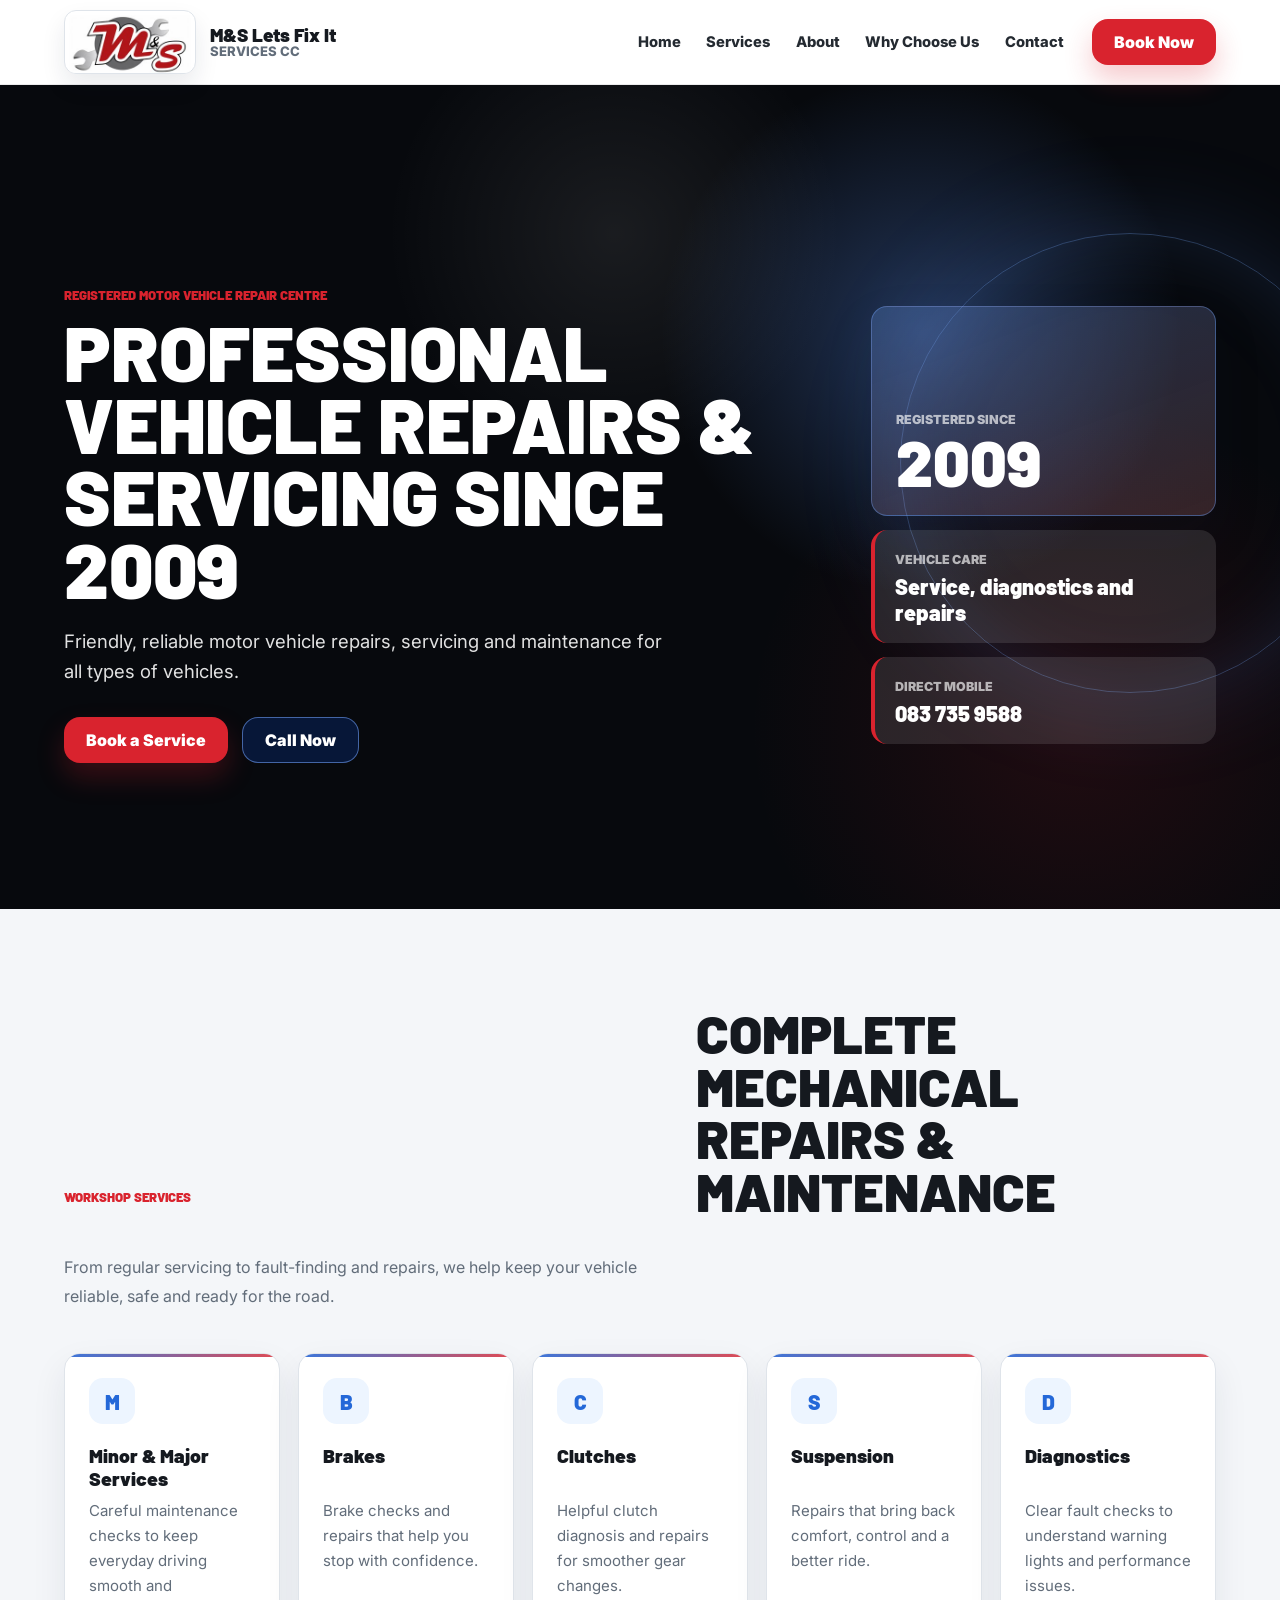
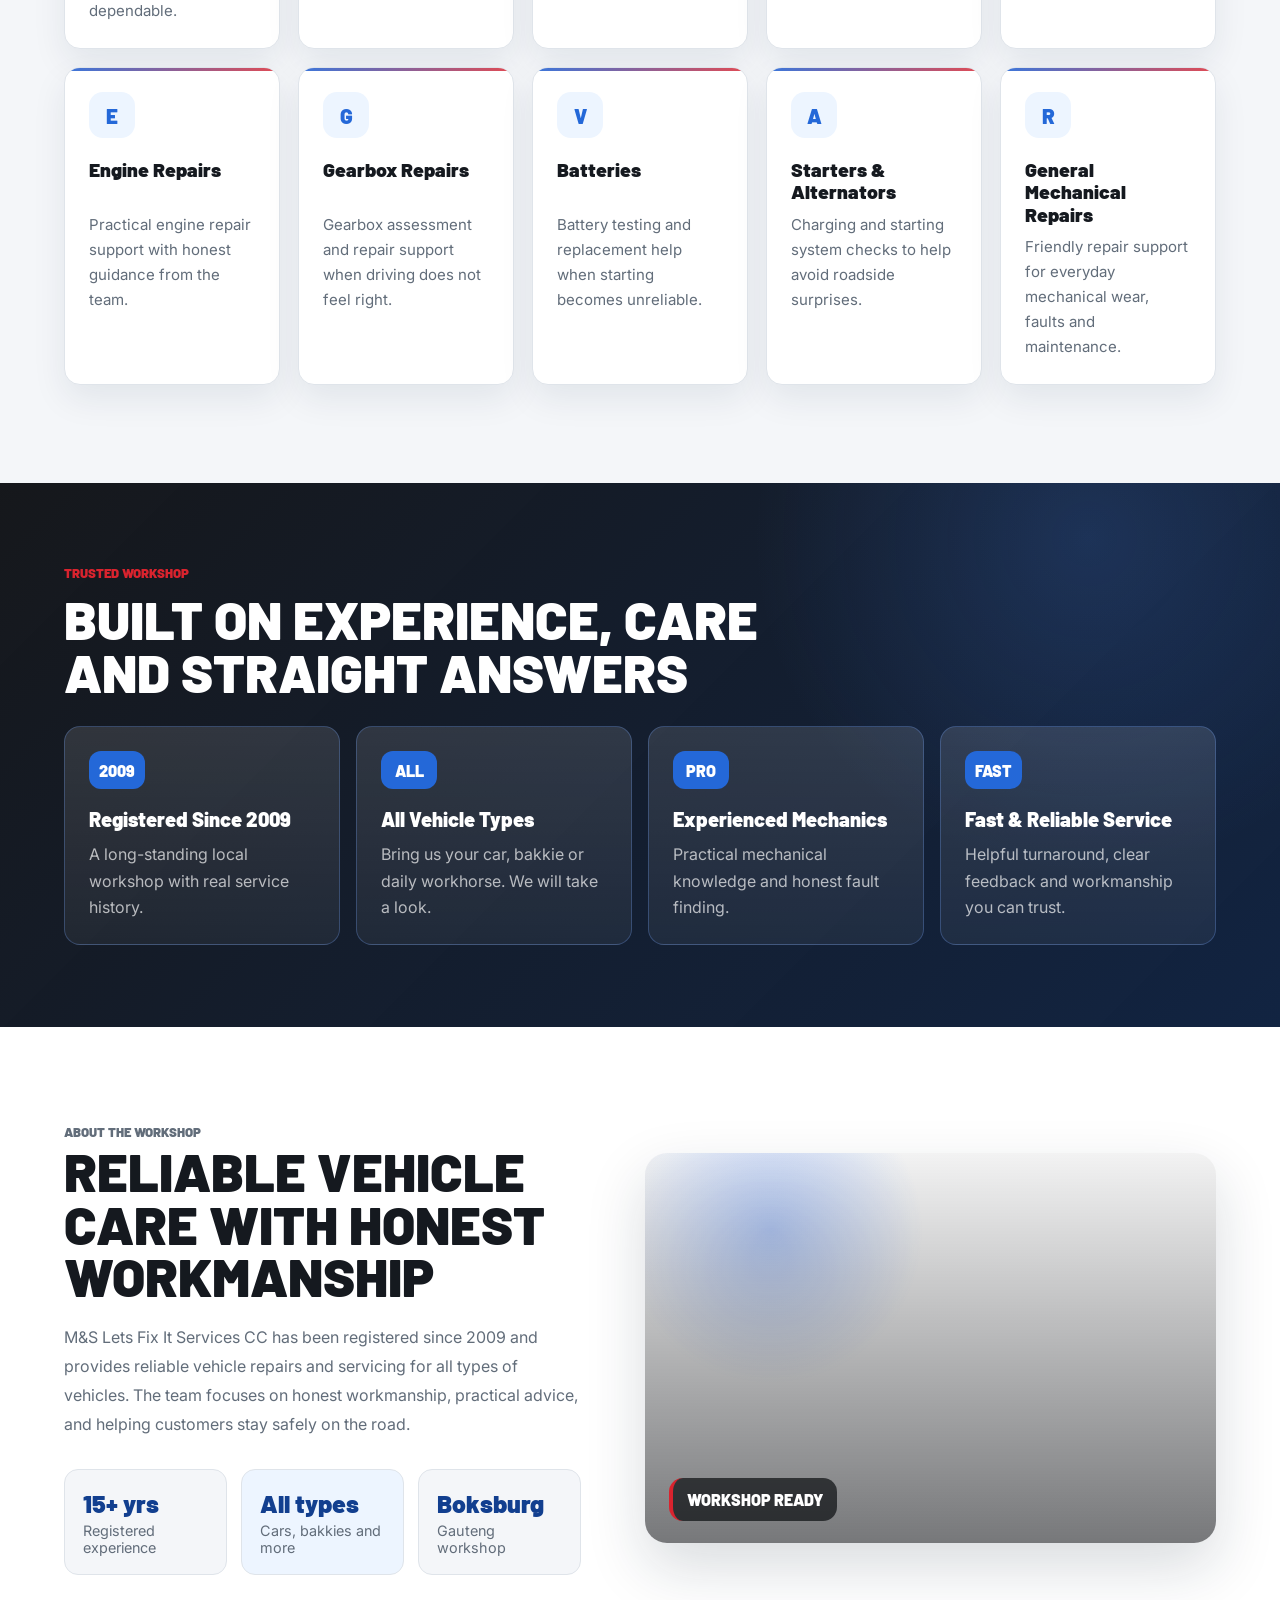
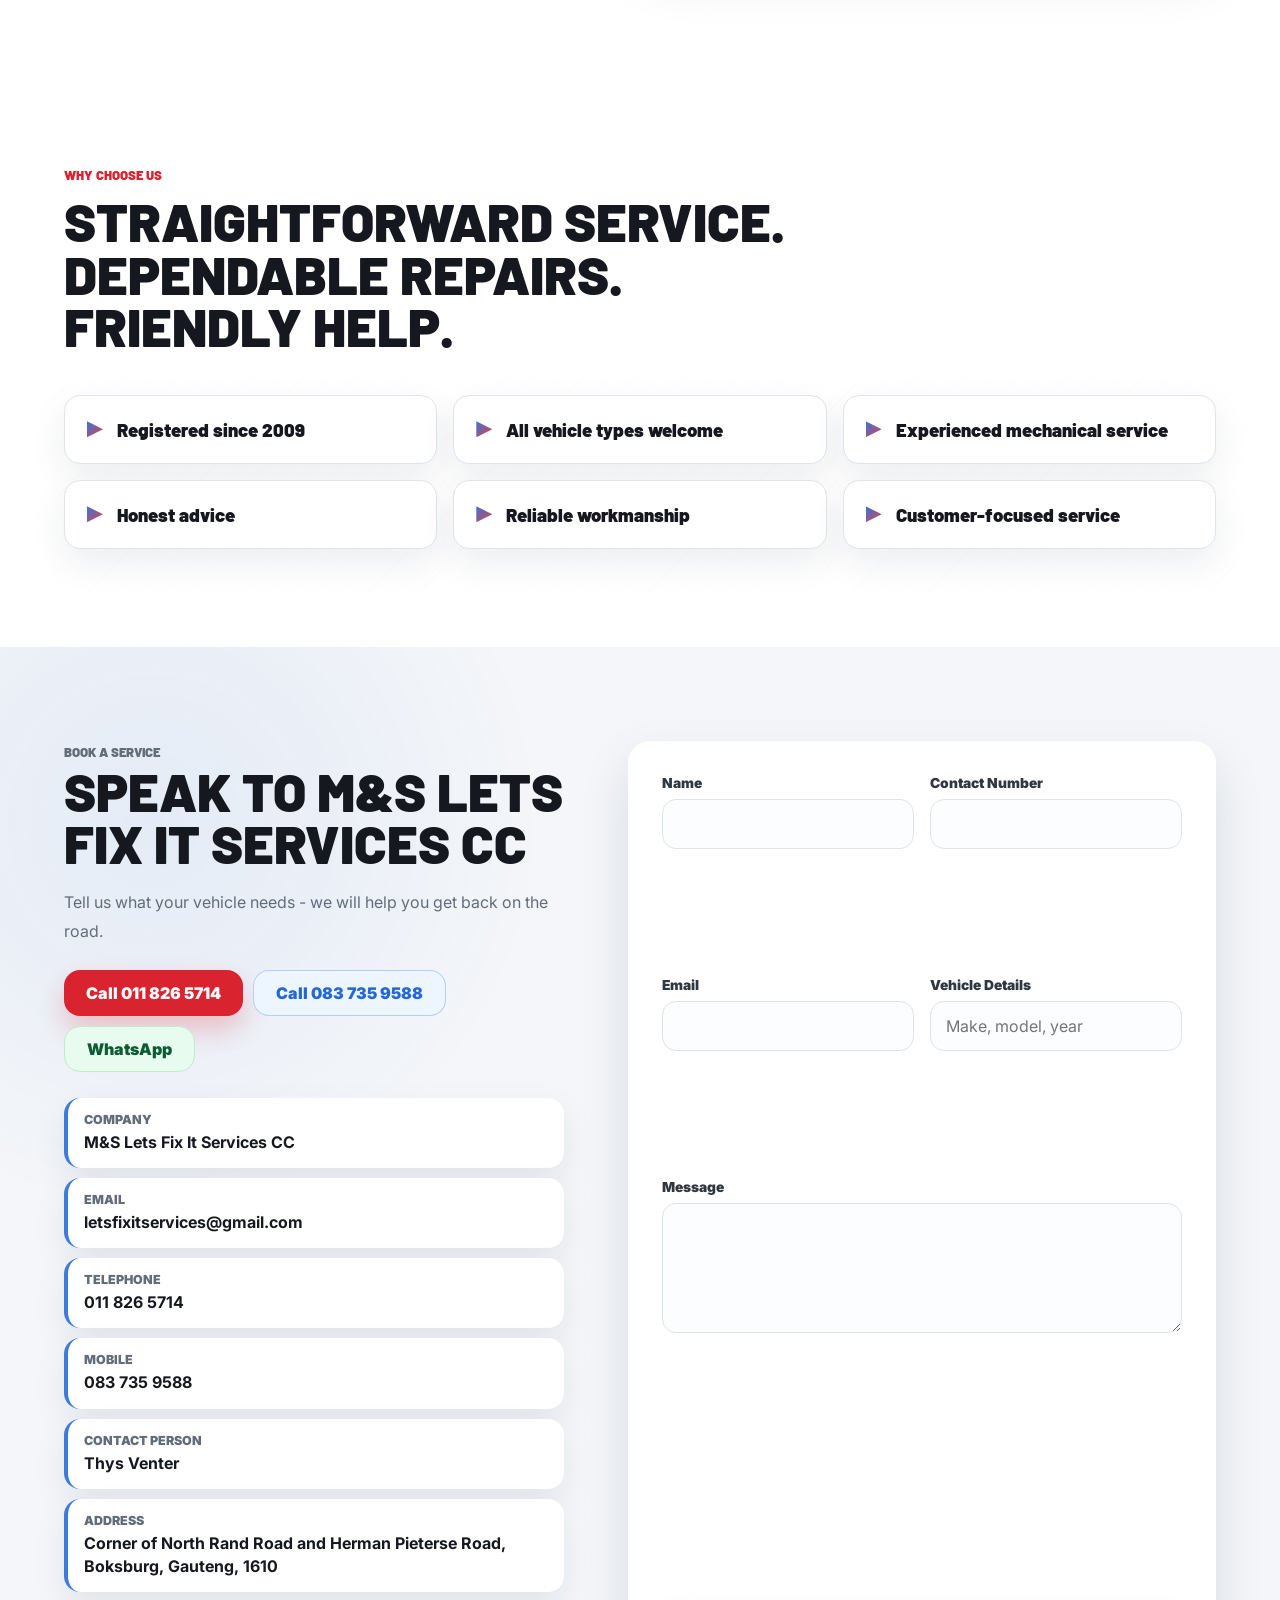
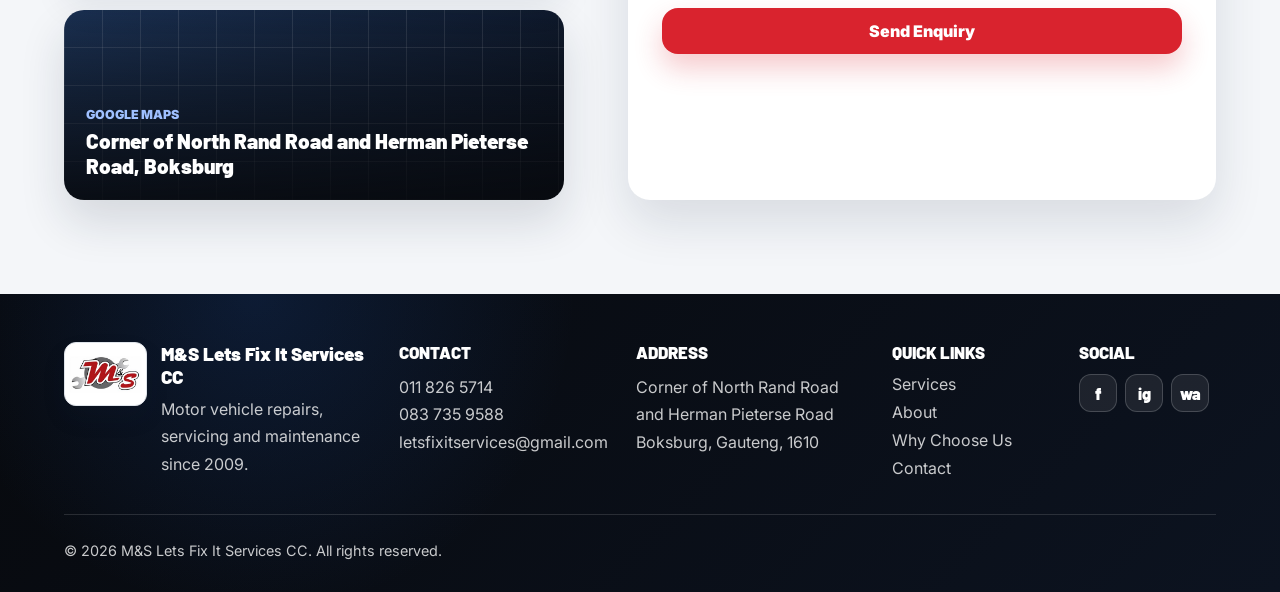
==== ms-lets-fix-it-services-vercel/index.html @ f5d50b86 "Add files via upload" ====
﻿<!DOCTYPE html>
<html lang="en">
<head>
  <meta charset="UTF-8">
  <meta name="viewport" content="width=device-width, initial-scale=1.0">
  <meta name="description" content="M&S Lets Fix It Services CC offers professional vehicle repairs, servicing, diagnostics and mechanical maintenance in Boksburg, Gauteng. Registered since 2009.">
  <title>M&amp;S Lets Fix It Services CC | Vehicle Repairs &amp; Servicing</title>
  <link rel="preconnect" href="https://fonts.googleapis.com">
  <link rel="preconnect" href="https://fonts.gstatic.com" crossorigin>
  <link href="https://fonts.googleapis.com/css2?family=Barlow:wght@500;600;700;800;900&family=Inter:wght@400;500;600;700&display=swap" rel="stylesheet">
  <link rel="stylesheet" href="styles.css?v=5">
</head>
<body>
  <header class="site-header" id="home">
    <a class="brand" href="#home" aria-label="M&S Lets Fix It Services CC home">
      <span class="logo-frame">
        <img class="brand-logo" src="ms-logo.jpg" alt="M&amp;S Lets Fix It Services CC logo" onerror="this.style.display='none'">
        <span class="logo-fallback">M&amp;S</span>
      </span>
      <span class="brand-text">
        <strong>M&amp;S Lets Fix It</strong>
        <span>Services CC</span>
      </span>
    </a>

    <button class="menu-toggle" type="button" aria-label="Open navigation" aria-expanded="false">
      <span></span>
      <span></span>
      <span></span>
    </button>

    <nav class="main-nav" aria-label="Primary navigation">
      <a href="#home">Home</a>
      <a href="#services">Services</a>
      <a href="#about">About</a>
      <a href="#why">Why Choose Us</a>
      <a href="#contact">Contact</a>
    </nav>

    <a class="header-cta" href="#contact">Book Now</a>
  </header>

  <main>
    <section class="hero" aria-labelledby="hero-title">
      <div class="hero-bg" aria-hidden="true"></div>
      <div class="hero-accent" aria-hidden="true"></div>
      <div class="hero-content">
        <p class="eyebrow">Registered motor vehicle repair centre</p>
        <h1 id="hero-title">Professional Vehicle Repairs &amp; Servicing Since 2009</h1>
        <p class="hero-copy">Friendly, reliable motor vehicle repairs, servicing and maintenance for all types of vehicles.</p>
        <div class="hero-actions">
          <a class="button primary" href="#contact">Book a Service</a>
          <a class="button secondary" href="tel:0837359588">Call Now</a>
        </div>
      </div>
      <div class="hero-side" aria-label="Workshop highlights">
        <div class="hero-badge">
          <span>Registered since</span>
          <strong>2009</strong>
        </div>
        <div class="hero-metric">
          <span>Vehicle care</span>
          <strong>Service, diagnostics and repairs</strong>
        </div>
        <div class="hero-metric">
          <span>Direct mobile</span>
          <strong>083 735 9588</strong>
        </div>
      </div>
    </section>

    <section class="section services-section" id="services" aria-labelledby="services-title">
      <div class="section-heading">
        <p class="eyebrow">Workshop services</p>
        <h2 id="services-title">Complete Mechanical Repairs &amp; Maintenance</h2>
        <p>From regular servicing to fault-finding and repairs, we help keep your vehicle reliable, safe and ready for the road.</p>
      </div>

      <div class="service-grid">
        <article class="service-card"><span class="service-icon">M</span><h3>Minor &amp; Major Services</h3><p>Careful maintenance checks to keep everyday driving smooth and dependable.</p></article>
        <article class="service-card"><span class="service-icon">B</span><h3>Brakes</h3><p>Brake checks and repairs that help you stop with confidence.</p></article>
        <article class="service-card"><span class="service-icon">C</span><h3>Clutches</h3><p>Helpful clutch diagnosis and repairs for smoother gear changes.</p></article>
        <article class="service-card"><span class="service-icon">S</span><h3>Suspension</h3><p>Repairs that bring back comfort, control and a better ride.</p></article>
        <article class="service-card"><span class="service-icon">D</span><h3>Diagnostics</h3><p>Clear fault checks to understand warning lights and performance issues.</p></article>
        <article class="service-card"><span class="service-icon">E</span><h3>Engine Repairs</h3><p>Practical engine repair support with honest guidance from the team.</p></article>
        <article class="service-card"><span class="service-icon">G</span><h3>Gearbox Repairs</h3><p>Gearbox assessment and repair support when driving does not feel right.</p></article>
        <article class="service-card"><span class="service-icon">V</span><h3>Batteries</h3><p>Battery testing and replacement help when starting becomes unreliable.</p></article>
        <article class="service-card"><span class="service-icon">A</span><h3>Starters &amp; Alternators</h3><p>Charging and starting system checks to help avoid roadside surprises.</p></article>
        <article class="service-card"><span class="service-icon">R</span><h3>General Mechanical Repairs</h3><p>Friendly repair support for everyday mechanical wear, faults and maintenance.</p></article>
      </div>
    </section>

    <section class="trust-section" aria-labelledby="trust-title">
      <div class="section-heading compact">
        <p class="eyebrow">Trusted workshop</p>
        <h2 id="trust-title">Built on Experience, Care and Straight Answers</h2>
      </div>
      <div class="trust-grid">
        <article class="trust-card"><span>2009</span><strong>Registered Since 2009</strong><p>A long-standing local workshop with real service history.</p></article>
        <article class="trust-card"><span>ALL</span><strong>All Vehicle Types</strong><p>Bring us your car, bakkie or daily workhorse. We will take a look.</p></article>
        <article class="trust-card"><span>PRO</span><strong>Experienced Mechanics</strong><p>Practical mechanical knowledge and honest fault finding.</p></article>
        <article class="trust-card"><span>FAST</span><strong>Fast &amp; Reliable Service</strong><p>Helpful turnaround, clear feedback and workmanship you can trust.</p></article>
      </div>
    </section>

    <section class="about-band" id="about" aria-labelledby="about-title">
      <div class="about-copy">
        <p class="eyebrow">About the workshop</p>
        <h2 id="about-title">Reliable Vehicle Care With Honest Workmanship</h2>
        <p>M&amp;S Lets Fix It Services CC has been registered since 2009 and provides reliable vehicle repairs and servicing for all types of vehicles. The team focuses on honest workmanship, practical advice, and helping customers stay safely on the road.</p>
        <div class="stats-row">
          <div><strong>15+ yrs</strong><span>Registered experience</span></div>
          <div><strong>All types</strong><span>Cars, bakkies and more</span></div>
          <div><strong>Boksburg</strong><span>Gauteng workshop</span></div>
        </div>
      </div>
      <div class="workshop-visual" aria-label="Automotive workshop image"></div>
    </section>

    <section class="section why-section" id="why" aria-labelledby="why-title">
      <div class="section-heading compact">
        <p class="eyebrow">Why choose us</p>
        <h2 id="why-title">Straightforward Service. Dependable Repairs. Friendly Help.</h2>
      </div>
      <div class="why-grid">
        <div class="why-item"><span></span><strong>Registered since 2009</strong></div>
        <div class="why-item"><span></span><strong>All vehicle types welcome</strong></div>
        <div class="why-item"><span></span><strong>Experienced mechanical service</strong></div>
        <div class="why-item"><span></span><strong>Honest advice</strong></div>
        <div class="why-item"><span></span><strong>Reliable workmanship</strong></div>
        <div class="why-item"><span></span><strong>Customer-focused service</strong></div>
      </div>
    </section>

    <section class="contact-section" id="contact" aria-labelledby="contact-title">
      <div class="contact-details">
        <p class="eyebrow">Book a service</p>
        <h2 id="contact-title">Speak to M&amp;S Lets Fix It Services CC</h2>
        <p>Tell us what your vehicle needs - we will help you get back on the road.</p>

        <div class="contact-actions">
          <a class="button primary" href="tel:0118265714">Call 011 826 5714</a>
          <a class="button blue" href="tel:0837359588">Call 083 735 9588</a>
          <a class="button whatsapp" href="https://wa.me/27837359588">WhatsApp</a>
        </div>

        <div class="detail-list">
          <div><span>Company</span><strong>M&amp;S Lets Fix It Services CC</strong></div>
          <a href="mailto:letsfixitservices@gmail.com"><span>Email</span><strong>letsfixitservices@gmail.com</strong></a>
          <a href="tel:0118265714"><span>Telephone</span><strong>011 826 5714</strong></a>
          <a href="tel:0837359588"><span>Mobile</span><strong>083 735 9588</strong></a>
          <div><span>Contact Person</span><strong>Thys Venter</strong></div>
          <div><span>Address</span><strong>Corner of North Rand Road and Herman Pieterse Road, Boksburg, Gauteng, 1610</strong></div>
        </div>

        <div class="map-placeholder">
          <span>Google Maps</span>
          <strong>Corner of North Rand Road and Herman Pieterse Road, Boksburg</strong>
        </div>
      </div>

      <form class="contact-form" name="service-enquiry" method="POST" action="https://formsubmit.co/ajax/letsfixitservices@gmail.com" novalidate>
        <input type="hidden" name="_subject" value="New M&S Lets Fix It Services enquiry">
        <input type="hidden" name="_template" value="table">
        <input type="hidden" name="_captcha" value="true">
        <label class="honeypot" aria-hidden="true">
          <span>Do not fill this in</span>
          <input type="text" name="bot-field" tabindex="-1" autocomplete="off">
        </label>
        <label>
          <span>Name</span>
          <input type="text" name="name" autocomplete="name" required>
        </label>
        <label>
          <span>Contact Number</span>
          <input type="tel" name="contact-number" autocomplete="tel" required>
        </label>
        <label>
          <span>Email</span>
          <input type="email" name="email" autocomplete="email" required>
        </label>
        <label>
          <span>Vehicle Details</span>
          <input type="text" name="vehicle-details" placeholder="Make, model, year" required>
        </label>
        <label class="full">
          <span>Message</span>
          <textarea name="message" rows="5" required></textarea>
        </label>
        <p class="form-status" aria-live="polite"></p>
        <button class="button primary form-button" type="submit">Send Enquiry</button>
      </form>
    </section>
  </main>

  <footer class="site-footer">
    <div class="footer-brand">
      <span class="logo-frame">
        <img class="brand-logo" src="ms-logo.jpg" alt="M&amp;S Lets Fix It Services CC logo" onerror="this.style.display='none'">
        <span class="logo-fallback">M&amp;S</span>
      </span>
      <div>
        <strong>M&amp;S Lets Fix It Services CC</strong>
        <p>Motor vehicle repairs, servicing and maintenance since 2009.</p>
      </div>
    </div>
    <div>
      <h2>Contact</h2>
      <p>011 826 5714<br>083 735 9588<br>letsfixitservices@gmail.com</p>
    </div>
    <div>
      <h2>Address</h2>
      <p>Corner of North Rand Road and Herman Pieterse Road<br>Boksburg, Gauteng, 1610</p>
    </div>
    <div>
      <h2>Quick Links</h2>
      <a href="#services">Services</a>
      <a href="#about">About</a>
      <a href="#why">Why Choose Us</a>
      <a href="#contact">Contact</a>
    </div>
    <div>
      <h2>Social</h2>
      <div class="social-links" aria-label="Social media placeholders">
        <a href="#" aria-label="Facebook placeholder">f</a>
        <a href="#" aria-label="Instagram placeholder">ig</a>
        <a href="#" aria-label="WhatsApp placeholder">wa</a>
      </div>
    </div>
    <p class="copyright">&copy; <span id="year"></span> M&amp;S Lets Fix It Services CC. All rights reserved.</p>
  </footer>

  <script src="script.js?v=5"></script>
</body>
</html>
---- ms-lets-fix-it-services-vercel/styles.css ----
:root {
  --blue: #2468d8;
  --blue-dark: #123f8f;
  --blue-soft: #edf5ff;
  --red: #d9232e;
  --red-dark: #b21520;
  --black: #07090d;
  --ink: #15191f;
  --steel: #626d7a;
  --grey: #f4f6f9;
  --line: #dfe4ea;
  --white: #ffffff;
  --shadow: 0 20px 48px rgba(18, 35, 58, 0.12);
  --soft-shadow: 0 14px 34px rgba(18, 35, 58, 0.08);
  --radius: 16px;
}

* {
  box-sizing: border-box;
}

html {
  scroll-behavior: smooth;
}

[id] {
  scroll-margin-top: 150px;
}

body {
  margin: 0;
  font-family: "Inter", Arial, sans-serif;
  color: var(--ink);
  background: var(--white);
}

body.nav-open {
  overflow: hidden;
}

a {
  color: inherit;
  text-decoration: none;
}

img {
  display: block;
  max-width: 100%;
}

button,
input,
textarea {
  font: inherit;
}

.site-header {
  position: sticky;
  top: 0;
  z-index: 50;
  display: grid;
  grid-template-columns: auto 1fr auto;
  align-items: center;
  gap: 28px;
  min-height: 76px;
  padding: 10px clamp(18px, 5vw, 64px);
  background: rgba(255, 255, 255, 0.96);
  border-bottom: 1px solid rgba(7, 9, 13, 0.08);
  backdrop-filter: blur(14px);
  transition: background 0.26s ease, border-color 0.26s ease, box-shadow 0.26s ease;
}

.site-header.scrolled {
  background: rgba(7, 9, 13, 0.94);
  border-color: rgba(255, 255, 255, 0.08);
  box-shadow: 0 18px 44px rgba(7, 9, 13, 0.32);
}

.site-header.scrolled .main-nav a,
.site-header.scrolled .brand-text strong {
  color: var(--white);
}

.site-header.scrolled .brand-text span {
  color: rgba(255, 255, 255, 0.66);
}

.brand,
.footer-brand {
  display: flex;
  align-items: center;
  gap: 14px;
}

.logo-frame {
  position: relative;
  display: grid;
  place-items: center;
  width: 132px;
  height: 64px;
  overflow: hidden;
  background: var(--white);
  border: 1px solid var(--line);
  border-radius: 12px;
  box-shadow: 0 12px 24px rgba(18, 35, 58, 0.09);
}

.brand-logo {
  position: relative;
  z-index: 2;
  width: 100%;
  height: 100%;
  object-fit: contain;
  padding: 4px;
}

.logo-fallback {
  position: absolute;
  inset: 0;
  display: grid;
  place-items: center;
  font-family: "Barlow", Arial, sans-serif;
  font-size: 1.55rem;
  font-weight: 900;
  color: var(--red);
}

.brand-text {
  display: grid;
  line-height: 1.05;
}

.brand-text strong,
.footer-brand strong {
  font-family: "Barlow", Arial, sans-serif;
  font-size: 1.18rem;
  font-weight: 900;
  letter-spacing: 0;
}

.brand-text span {
  color: var(--steel);
  font-size: 0.82rem;
  font-weight: 800;
  text-transform: uppercase;
}

.main-nav {
  justify-self: end;
  display: flex;
  align-items: center;
  gap: clamp(14px, 2vw, 28px);
  font-size: 0.92rem;
  font-weight: 800;
}

.main-nav a {
  position: relative;
  color: #242a31;
  transition: color 0.22s ease;
}

.main-nav a::after {
  content: "";
  position: absolute;
  left: 0;
  bottom: -9px;
  width: 100%;
  height: 3px;
  background: linear-gradient(90deg, rgba(36, 104, 216, 0.9), rgba(217, 35, 46, 0.88));
  transform: scaleX(0);
  transform-origin: left;
  transition: transform 0.22s ease;
}

.main-nav a:hover {
  color: var(--blue);
}

.main-nav a:hover::after {
  transform: scaleX(1);
}

.header-cta,
.button {
  display: inline-flex;
  align-items: center;
  justify-content: center;
  min-height: 46px;
  border: 0;
  border-radius: var(--radius);
  padding: 0 22px;
  font-weight: 900;
  cursor: pointer;
  transition: transform 0.22s ease, box-shadow 0.22s ease, background 0.22s ease, color 0.22s ease, border-color 0.22s ease;
}

.header-cta,
.button.primary {
  color: var(--white);
  background: var(--red);
  box-shadow: 0 14px 28px rgba(217, 35, 46, 0.24);
}

.header-cta:hover,
.button.primary:hover {
  background: var(--red-dark);
  box-shadow: 0 16px 34px rgba(36, 104, 216, 0.2);
  transform: translateY(-2px);
}

.button.secondary {
  color: var(--white);
  background: rgba(11, 92, 255, 0.18);
  border: 1px solid rgba(117, 167, 255, 0.55);
}

.button.secondary:hover,
.button.blue:hover {
  background: var(--blue);
  color: var(--white);
  transform: translateY(-2px);
}

.button.blue {
  color: var(--blue);
  background: var(--blue-soft);
  border: 1px solid rgba(11, 92, 255, 0.25);
}

.button.whatsapp {
  color: #0b5b33;
  background: #e8fbef;
  border: 1px solid #bfeccc;
}

.button.whatsapp:hover {
  background: #1faa59;
  color: var(--white);
  transform: translateY(-2px);
}

.menu-toggle {
  display: none;
  width: 46px;
  height: 42px;
  border: 1px solid var(--line);
  border-radius: var(--radius);
  background: var(--white);
  cursor: pointer;
}

.menu-toggle span {
  display: block;
  width: 20px;
  height: 2px;
  margin: 4px auto;
  background: var(--black);
}

.hero {
  position: relative;
  min-height: calc(100vh - 76px);
  display: grid;
  grid-template-columns: minmax(0, 1.05fr) minmax(330px, 0.48fr);
  align-items: center;
  gap: clamp(26px, 4vw, 60px);
  padding: clamp(70px, 9vw, 112px) clamp(18px, 5vw, 64px) clamp(36px, 5vw, 56px);
  overflow: hidden;
  color: var(--white);
  background: var(--black);
}

.hero-bg {
  position: absolute;
  inset: 0;
  background:
    linear-gradient(90deg, rgba(7, 9, 13, 0.9) 0%, rgba(7, 9, 13, 0.72) 46%, rgba(7, 9, 13, 0.38) 100%),
    url("https://images.unsplash.com/photo-1487754180451-c456f719a1fc?auto=format&fit=crop&w=1900&q=82") center / cover;
}

.hero-bg::after {
  content: "";
  position: absolute;
  inset: 0;
  background:
    radial-gradient(circle at 72% 30%, rgba(95, 151, 255, 0.3), transparent 24%),
    radial-gradient(circle at 84% 78%, rgba(217, 35, 46, 0.12), transparent 26%),
    radial-gradient(circle at 48% 18%, rgba(255, 255, 255, 0.08), transparent 24%),
    linear-gradient(0deg, rgba(7, 9, 13, 0.8), transparent 46%);
}

.hero-accent {
  position: absolute;
  right: -80px;
  top: 18%;
  width: 460px;
  height: 460px;
  border: 1px solid rgba(117, 167, 255, 0.32);
  border-radius: 50%;
  box-shadow: inset 0 0 80px rgba(95, 151, 255, 0.13), 0 0 110px rgba(95, 151, 255, 0.16);
  animation: glowPulse 5.5s ease-in-out infinite;
}

.hero-content,
.hero-side {
  position: relative;
  z-index: 1;
}

.hero-content {
  max-width: 980px;
  animation: riseIn 0.8s ease both;
}

.eyebrow {
  margin: 0 0 12px;
  color: var(--red);
  font-family: "Barlow", Arial, sans-serif;
  font-size: 0.82rem;
  font-weight: 900;
  letter-spacing: 0;
  text-transform: uppercase;
}

h1,
h2,
h3 {
  font-family: "Barlow", Arial, sans-serif;
  letter-spacing: 0;
}

h1 {
  max-width: 940px;
  margin: 0;
  font-size: 4.85rem;
  line-height: 0.93;
  font-weight: 900;
  text-transform: uppercase;
}

.hero-copy {
  max-width: 620px;
  margin: 22px 0 0;
  color: rgba(255, 255, 255, 0.88);
  font-size: 1.16rem;
  line-height: 1.65;
}

.hero-actions {
  display: flex;
  flex-wrap: wrap;
  gap: 14px;
  margin-top: 30px;
}

.hero-side {
  display: grid;
  gap: 14px;
  animation: riseIn 0.9s 0.12s ease both;
}

.hero-badge,
.hero-metric {
  border-radius: var(--radius);
  backdrop-filter: blur(12px);
}

.hero-badge {
  min-height: 210px;
  display: grid;
  align-content: end;
  padding: 24px;
  border: 1px solid rgba(117, 167, 255, 0.38);
  background:
    linear-gradient(160deg, rgba(36, 104, 216, 0.2), rgba(217, 35, 46, 0.09)),
    rgba(255, 255, 255, 0.1);
  box-shadow: var(--shadow);
}

.hero-badge span,
.hero-metric span {
  color: rgba(255, 255, 255, 0.66);
  font-size: 0.78rem;
  font-weight: 900;
  text-transform: uppercase;
}

.hero-badge strong {
  margin-top: 6px;
  font-family: "Barlow", Arial, sans-serif;
  font-size: 4rem;
  font-weight: 900;
  line-height: 0.9;
}

.hero-metric {
  padding: 18px 20px;
  border-left: 4px solid var(--red);
  background: rgba(255, 255, 255, 0.11);
}

.hero-metric strong {
  display: block;
  margin-top: 5px;
  font-family: "Barlow", Arial, sans-serif;
  font-size: 1.35rem;
  font-weight: 900;
}

.section {
  padding: clamp(68px, 8vw, 98px) clamp(18px, 5vw, 64px);
}

.services-section {
  background: var(--grey);
}

.section-heading {
  display: grid;
  grid-template-columns: 1fr minmax(260px, 520px);
  gap: 36px;
  align-items: end;
  max-width: 1180px;
  margin: 0 auto 42px;
}

.section-heading.compact {
  display: block;
  max-width: 760px;
  margin-left: 0;
}

.section-heading h2,
.about-copy h2,
.contact-details h2 {
  margin: 0;
  font-size: 3.35rem;
  line-height: 0.98;
  font-weight: 900;
  text-transform: uppercase;
}

.section-heading p:not(.eyebrow),
.about-copy p,
.contact-details p {
  margin: 0;
  color: var(--steel);
  line-height: 1.82;
}

.service-grid {
  display: grid;
  grid-template-columns: repeat(5, minmax(0, 1fr));
  gap: 18px;
  max-width: 1180px;
  margin: 0 auto;
}

.service-card {
  position: relative;
  min-height: 214px;
  overflow: hidden;
  padding: 24px;
  border: 1px solid var(--line);
  border-radius: var(--radius);
  background: var(--white);
  box-shadow: var(--soft-shadow);
  transition: transform 0.26s ease, border-color 0.26s ease, box-shadow 0.26s ease, background 0.26s ease;
}

.service-card::before {
  content: "";
  position: absolute;
  top: 0;
  left: 0;
  width: 100%;
  height: 3px;
  background: linear-gradient(90deg, rgba(36, 104, 216, 0.9), rgba(217, 35, 46, 0.82));
}

.service-card:hover {
  transform: translateY(-6px);
  border-color: rgba(11, 92, 255, 0.35);
  box-shadow: var(--shadow);
  background: linear-gradient(180deg, #ffffff, #fbfdff);
}

.service-icon {
  display: inline-flex;
  width: 46px;
  height: 46px;
  align-items: center;
  justify-content: center;
  color: var(--blue);
  background: var(--blue-soft);
  border-radius: 14px;
  font-family: "Barlow", Arial, sans-serif;
  font-size: 1.3rem;
  font-weight: 900;
}

.service-card:hover .service-icon {
  color: var(--white);
  background: linear-gradient(135deg, var(--blue), var(--red));
}

.service-card h3 {
  min-height: 2.3em;
  margin: 20px 0 10px;
  font-size: 1.22rem;
  line-height: 1.15;
  font-weight: 900;
}

.service-card p {
  margin: 0;
  color: var(--steel);
  font-size: 0.94rem;
  line-height: 1.66;
}

.trust-section {
  padding: clamp(58px, 7vw, 82px) clamp(18px, 5vw, 64px);
  color: var(--white);
  background:
    radial-gradient(circle at 85% 10%, rgba(68, 127, 230, 0.2), transparent 28%),
    linear-gradient(135deg, rgba(7, 9, 13, 0.94), rgba(8, 27, 58, 0.96)),
    repeating-linear-gradient(135deg, rgba(255, 255, 255, 0.06) 0 1px, transparent 1px 18px);
}

.trust-section .section-heading {
  margin-bottom: 28px;
}

.trust-grid {
  display: grid;
  grid-template-columns: repeat(4, minmax(0, 1fr));
  gap: 16px;
  max-width: 1180px;
}

.trust-card {
  padding: 24px;
  border: 1px solid rgba(117, 167, 255, 0.28);
  border-radius: var(--radius);
  background: linear-gradient(180deg, rgba(255, 255, 255, 0.12), rgba(255, 255, 255, 0.055));
  transition: transform 0.22s ease, border-color 0.22s ease;
}

.trust-card:hover {
  transform: translateY(-5px);
  border-color: rgba(215, 25, 32, 0.5);
}

.trust-card span {
  display: inline-grid;
  place-items: center;
  min-width: 56px;
  height: 38px;
  padding: 0 10px;
  color: var(--white);
  background: var(--blue);
  border-radius: 12px;
  font-family: "Barlow", Arial, sans-serif;
  font-weight: 900;
}

.trust-card strong {
  display: block;
  margin-top: 18px;
  color: var(--white);
  font-family: "Barlow", Arial, sans-serif;
  font-size: 1.25rem;
  font-weight: 900;
}

.trust-card p {
  margin: 10px 0 0;
  color: rgba(255, 255, 255, 0.68);
  line-height: 1.65;
}

.about-band {
  display: grid;
  grid-template-columns: minmax(300px, 0.95fr) minmax(300px, 1.05fr);
  gap: clamp(34px, 5vw, 76px);
  align-items: center;
  padding: clamp(64px, 8vw, 94px) clamp(18px, 5vw, 64px);
  background: var(--white);
}

.workshop-visual {
  position: relative;
  min-height: 390px;
  overflow: hidden;
  border-radius: 22px;
  background:
    linear-gradient(180deg, rgba(7, 9, 13, 0.05), rgba(7, 9, 13, 0.55)),
    radial-gradient(circle at 22% 20%, rgba(11, 92, 255, 0.28), transparent 28%),
    url("https://images.unsplash.com/photo-1487754180451-c456f719a1fc?auto=format&fit=crop&w=1300&q=80") center / cover;
  box-shadow: 0 24px 60px rgba(18, 35, 58, 0.16);
  animation: softFloat 7s ease-in-out infinite;
}

.workshop-visual::after {
  content: "WORKSHOP READY";
  position: absolute;
  left: 24px;
  bottom: 22px;
  padding: 12px 14px;
  color: var(--white);
  background: rgba(7, 9, 13, 0.68);
  border-left: 4px solid var(--red);
  border-radius: 14px;
  font-family: "Barlow", Arial, sans-serif;
  font-weight: 900;
}

.about-copy {
  max-width: 700px;
  animation: riseIn linear both;
  animation-timeline: view();
  animation-range: entry 0% cover 35%;
}

.about-copy p:not(.eyebrow) {
  margin-top: 20px;
}

.stats-row {
  display: grid;
  grid-template-columns: repeat(3, minmax(0, 1fr));
  gap: 14px;
  margin-top: 30px;
}

.stats-row div {
  padding: 18px;
  border: 1px solid var(--line);
  border-radius: 14px;
  background: var(--grey);
}

.stats-row div:nth-child(2) {
  background: var(--blue-soft);
}

.stats-row strong,
.stats-row span {
  display: block;
}

.stats-row strong {
  color: var(--blue-dark);
  font-family: "Barlow", Arial, sans-serif;
  font-size: 1.55rem;
  font-weight: 900;
}

.stats-row span {
  margin-top: 4px;
  color: var(--steel);
  font-size: 0.9rem;
}

.why-section {
  background:
    linear-gradient(90deg, rgba(255, 255, 255, 0.94), rgba(255, 255, 255, 0.94)),
    repeating-linear-gradient(135deg, #d9dee4 0 1px, transparent 1px 18px);
}

.why-grid {
  display: grid;
  grid-template-columns: repeat(3, minmax(0, 1fr));
  gap: 16px;
  max-width: 1180px;
  margin-top: 34px;
}

.why-item {
  display: flex;
  align-items: center;
  gap: 14px;
  padding: 22px;
  border: 1px solid var(--line);
  border-radius: var(--radius);
  background: var(--white);
  box-shadow: var(--soft-shadow);
  transition: transform 0.22s ease, border-color 0.22s ease;
}

.why-item:hover {
  transform: translateX(6px);
  border-color: rgba(11, 92, 255, 0.3);
}

.why-item span {
  width: 16px;
  height: 16px;
  flex: 0 0 16px;
  background: linear-gradient(135deg, rgba(36, 104, 216, 0.92), rgba(217, 35, 46, 0.86));
  clip-path: polygon(0 0, 100% 50%, 0 100%);
}

.why-item strong {
  font-family: "Barlow", Arial, sans-serif;
  font-size: 1.16rem;
  font-weight: 900;
}

.contact-section {
  display: grid;
  grid-template-columns: minmax(280px, 0.92fr) minmax(320px, 1.08fr);
  gap: clamp(34px, 5vw, 72px);
  padding: clamp(64px, 8vw, 94px) clamp(18px, 5vw, 64px);
  background:
    radial-gradient(circle at 12% 14%, rgba(36, 104, 216, 0.08), transparent 25%),
    var(--grey);
}

.contact-details {
  max-width: 650px;
}

.contact-details p:not(.eyebrow) {
  margin-top: 18px;
}

.contact-actions {
  display: flex;
  flex-wrap: wrap;
  gap: 10px;
  margin-top: 24px;
}

.detail-list {
  display: grid;
  gap: 10px;
  margin-top: 26px;
}

.detail-list a,
.detail-list div {
  display: grid;
  gap: 4px;
  padding: 14px 16px;
  border-left: 4px solid rgba(36, 104, 216, 0.88);
  background: var(--white);
  border-radius: var(--radius);
  box-shadow: var(--soft-shadow);
}

.detail-list a:hover strong {
  color: var(--red);
}

.detail-list span {
  color: var(--steel);
  font-size: 0.78rem;
  font-weight: 900;
  text-transform: uppercase;
}

.detail-list strong {
  line-height: 1.45;
}

.map-placeholder {
  min-height: 190px;
  display: grid;
  align-content: end;
  gap: 6px;
  margin-top: 18px;
  padding: 22px;
  overflow: hidden;
  border-radius: 20px;
  color: var(--white);
  background:
    linear-gradient(180deg, rgba(7, 9, 13, 0.12), rgba(7, 9, 13, 0.88)),
    repeating-linear-gradient(0deg, rgba(255, 255, 255, 0.12) 0 1px, transparent 1px 38px),
    repeating-linear-gradient(90deg, rgba(255, 255, 255, 0.12) 0 1px, transparent 1px 38px),
    linear-gradient(135deg, #1d355a, #0b1220);
  box-shadow: 0 22px 46px rgba(18, 35, 58, 0.14);
}

.map-placeholder span {
  color: #9fc0ff;
  font-size: 0.78rem;
  font-weight: 900;
  text-transform: uppercase;
}

.map-placeholder strong {
  font-family: "Barlow", Arial, sans-serif;
  font-size: 1.3rem;
  font-weight: 900;
}

.contact-form {
  display: grid;
  grid-template-columns: repeat(2, minmax(0, 1fr));
  grid-auto-rows: auto;
  gap: 16px;
  align-items: start;
  padding: clamp(22px, 4vw, 34px);
  border-radius: 22px;
  background: var(--white);
  box-shadow: 0 22px 50px rgba(18, 35, 58, 0.12);
}

.contact-form label {
  display: grid;
  grid-template-rows: auto auto;
  gap: 8px;
  place-content: start stretch;
  align-self: start;
}

.contact-form .full,
.form-button,
.form-status {
  grid-column: 1 / -1;
}

.honeypot {
  position: absolute;
  left: -10000px;
  width: 1px;
  height: 1px;
  overflow: hidden;
}

.contact-form span {
  color: #2f3740;
  font-size: 0.86rem;
  font-weight: 900;
}

.contact-form input,
.contact-form textarea {
  width: 100%;
  border: 1px solid var(--line);
  border-radius: 14px;
  padding: 14px 15px;
  color: var(--ink);
  background: #fcfdff;
  outline: 0;
  transition: border-color 0.2s ease, box-shadow 0.2s ease;
}

.contact-form input {
  height: 50px;
}

.contact-form textarea {
  min-height: 128px;
  resize: vertical;
}

.contact-form input:focus,
.contact-form textarea:focus {
  border-color: var(--blue);
  box-shadow: 0 0 0 4px rgba(11, 92, 255, 0.1);
}

.form-button {
  width: 100%;
}

.form-button.is-loading {
  pointer-events: none;
  opacity: 0.78;
}

.form-status {
  min-height: 1.35em;
  margin: 0;
  color: var(--steel);
  font-size: 0.92rem;
  font-weight: 700;
  line-height: 1.45;
}

.form-status.success {
  color: #147143;
}

.form-status.error {
  color: var(--red-dark);
}

.site-footer {
  display: grid;
  grid-template-columns: 1.35fr 0.7fr 1fr 0.7fr 0.6fr;
  gap: 28px;
  padding: 48px clamp(18px, 5vw, 64px) 28px;
  color: rgba(255, 255, 255, 0.78);
  background:
    radial-gradient(circle at 20% 0%, rgba(36, 104, 216, 0.18), transparent 30%),
    linear-gradient(135deg, #07090d, #0c1320);
}

.site-footer h2 {
  margin: 0 0 12px;
  color: var(--white);
  font-size: 1.05rem;
  font-weight: 900;
  text-transform: uppercase;
}

.site-footer p {
  margin: 0;
  line-height: 1.7;
}

.site-footer a {
  display: block;
  margin: 0 0 8px;
}

.site-footer a:hover {
  color: var(--white);
}

.footer-brand {
  align-items: flex-start;
}

.footer-brand strong {
  color: var(--white);
}

.footer-brand p {
  margin-top: 8px;
  max-width: 340px;
}

.social-links {
  display: flex;
  gap: 8px;
}

.social-links a {
  display: grid;
  place-items: center;
  width: 38px;
  height: 38px;
  margin: 0;
  border: 1px solid rgba(255, 255, 255, 0.18);
  border-radius: 12px;
  color: var(--white);
  background: rgba(255, 255, 255, 0.08);
  font-family: "Barlow", Arial, sans-serif;
  font-weight: 900;
}

.social-links a:hover {
  background: var(--blue);
}

.copyright {
  grid-column: 1 / -1;
  padding-top: 24px;
  border-top: 1px solid rgba(255, 255, 255, 0.13);
  font-size: 0.9rem;
}

.reveal {
  opacity: 0;
  transform: translateY(18px);
  transition: opacity 0.65s ease, transform 0.65s ease;
}

.reveal.is-visible {
  opacity: 1;
  transform: translateY(0);
}

@keyframes riseIn {
  from {
    opacity: 0;
    transform: translateY(22px);
  }

  to {
    opacity: 1;
    transform: translateY(0);
  }
}

@keyframes glowPulse {
  0%,
  100% {
    opacity: 0.72;
    transform: scale(1);
  }

  50% {
    opacity: 1;
    transform: scale(1.05);
  }
}

@keyframes softFloat {
  0%,
  100% {
    transform: translateY(0);
  }

  50% {
    transform: translateY(-7px);
  }
}

@media (prefers-reduced-motion: reduce) {
  html {
    scroll-behavior: auto;
  }

  *,
  *::before,
  *::after {
    animation-duration: 0.001ms !important;
    animation-iteration-count: 1 !important;
    transition-duration: 0.001ms !important;
  }

  .reveal {
    opacity: 1;
    transform: none;
  }
}

@media (max-width: 1180px) {
  .hero {
    grid-template-columns: 1fr;
  }

  .hero-side {
    grid-template-columns: repeat(3, minmax(0, 1fr));
  }

  .hero-badge {
    min-height: auto;
  }

  h1 {
    max-width: 860px;
    font-size: 4.25rem;
  }

  .section-heading h2,
  .about-copy h2,
  .contact-details h2 {
    font-size: 3rem;
  }

  .service-grid {
    grid-template-columns: repeat(3, minmax(0, 1fr));
  }

  .trust-grid {
    grid-template-columns: repeat(2, minmax(0, 1fr));
  }

  .site-footer {
    grid-template-columns: repeat(2, minmax(0, 1fr));
  }
}

@media (max-width: 980px) {
  .site-header {
    grid-template-columns: auto auto auto;
  }

  .main-nav {
    position: fixed;
    top: 76px;
    right: 16px;
    left: 16px;
    display: none;
    flex-direction: column;
    align-items: stretch;
    padding: 18px;
    background: var(--white);
    border: 1px solid var(--line);
    border-radius: var(--radius);
    box-shadow: var(--shadow);
  }

  .main-nav.is-open {
    display: flex;
  }

  .site-header.scrolled .main-nav a,
  .main-nav a {
    color: var(--ink);
  }

  .main-nav a {
    padding: 12px;
  }

  .menu-toggle {
    display: block;
    justify-self: end;
  }

  .header-cta {
    justify-self: end;
  }

  .section-heading,
  .about-band,
  .contact-section {
    grid-template-columns: 1fr;
  }
}

@media (max-width: 760px) {
  .site-header {
    min-height: 74px;
    grid-template-columns: 1fr auto;
    gap: 12px;
  }

  .brand-text {
    display: none;
  }

  .header-cta {
    display: none;
  }

  .main-nav {
    top: 74px;
  }

  .logo-frame {
    width: 108px;
    height: 54px;
  }

  .hero {
    min-height: auto;
    padding-top: 86px;
  }

  h1 {
    max-width: 360px;
    font-size: 2.82rem;
    line-height: 0.96;
  }

  .hero-copy {
    font-size: 1.04rem;
  }

  .hero-actions .button {
    width: 100%;
  }

  .hero-side,
  .stats-row,
  .why-grid,
  .trust-grid,
  .contact-form,
  .site-footer {
    grid-template-columns: 1fr;
  }

  .service-grid {
    grid-template-columns: 1fr;
  }

  .service-card {
    min-height: auto;
  }

  .service-card h3 {
    min-height: 0;
  }

  .section-heading h2,
  .about-copy h2,
  .contact-details h2 {
    font-size: 2.25rem;
  }

  .workshop-visual {
    min-height: 320px;
  }

  .contact-actions .button {
    width: 100%;
  }
}

@media (max-width: 420px) {
  h1 {
    font-size: 2.54rem;
  }

  .section-heading h2,
  .about-copy h2,
  .contact-details h2 {
    font-size: 2.06rem;
  }
}
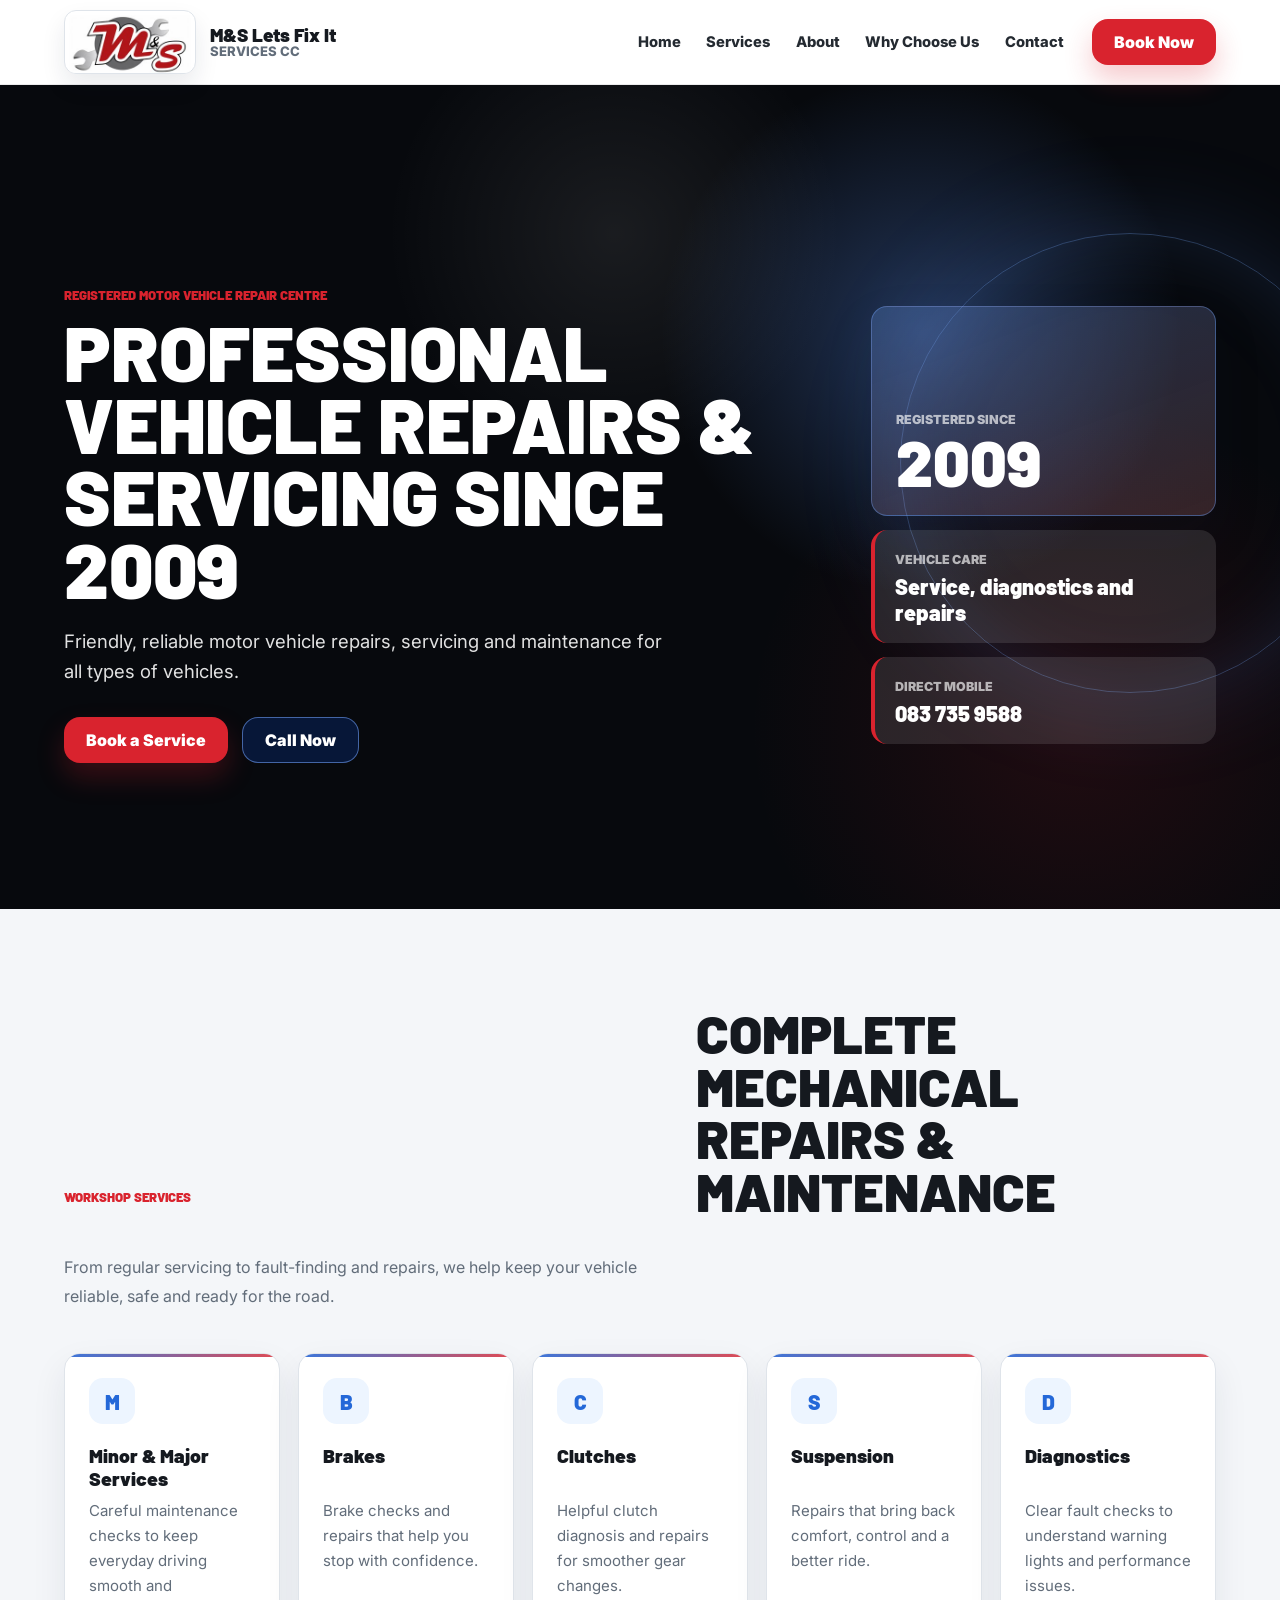
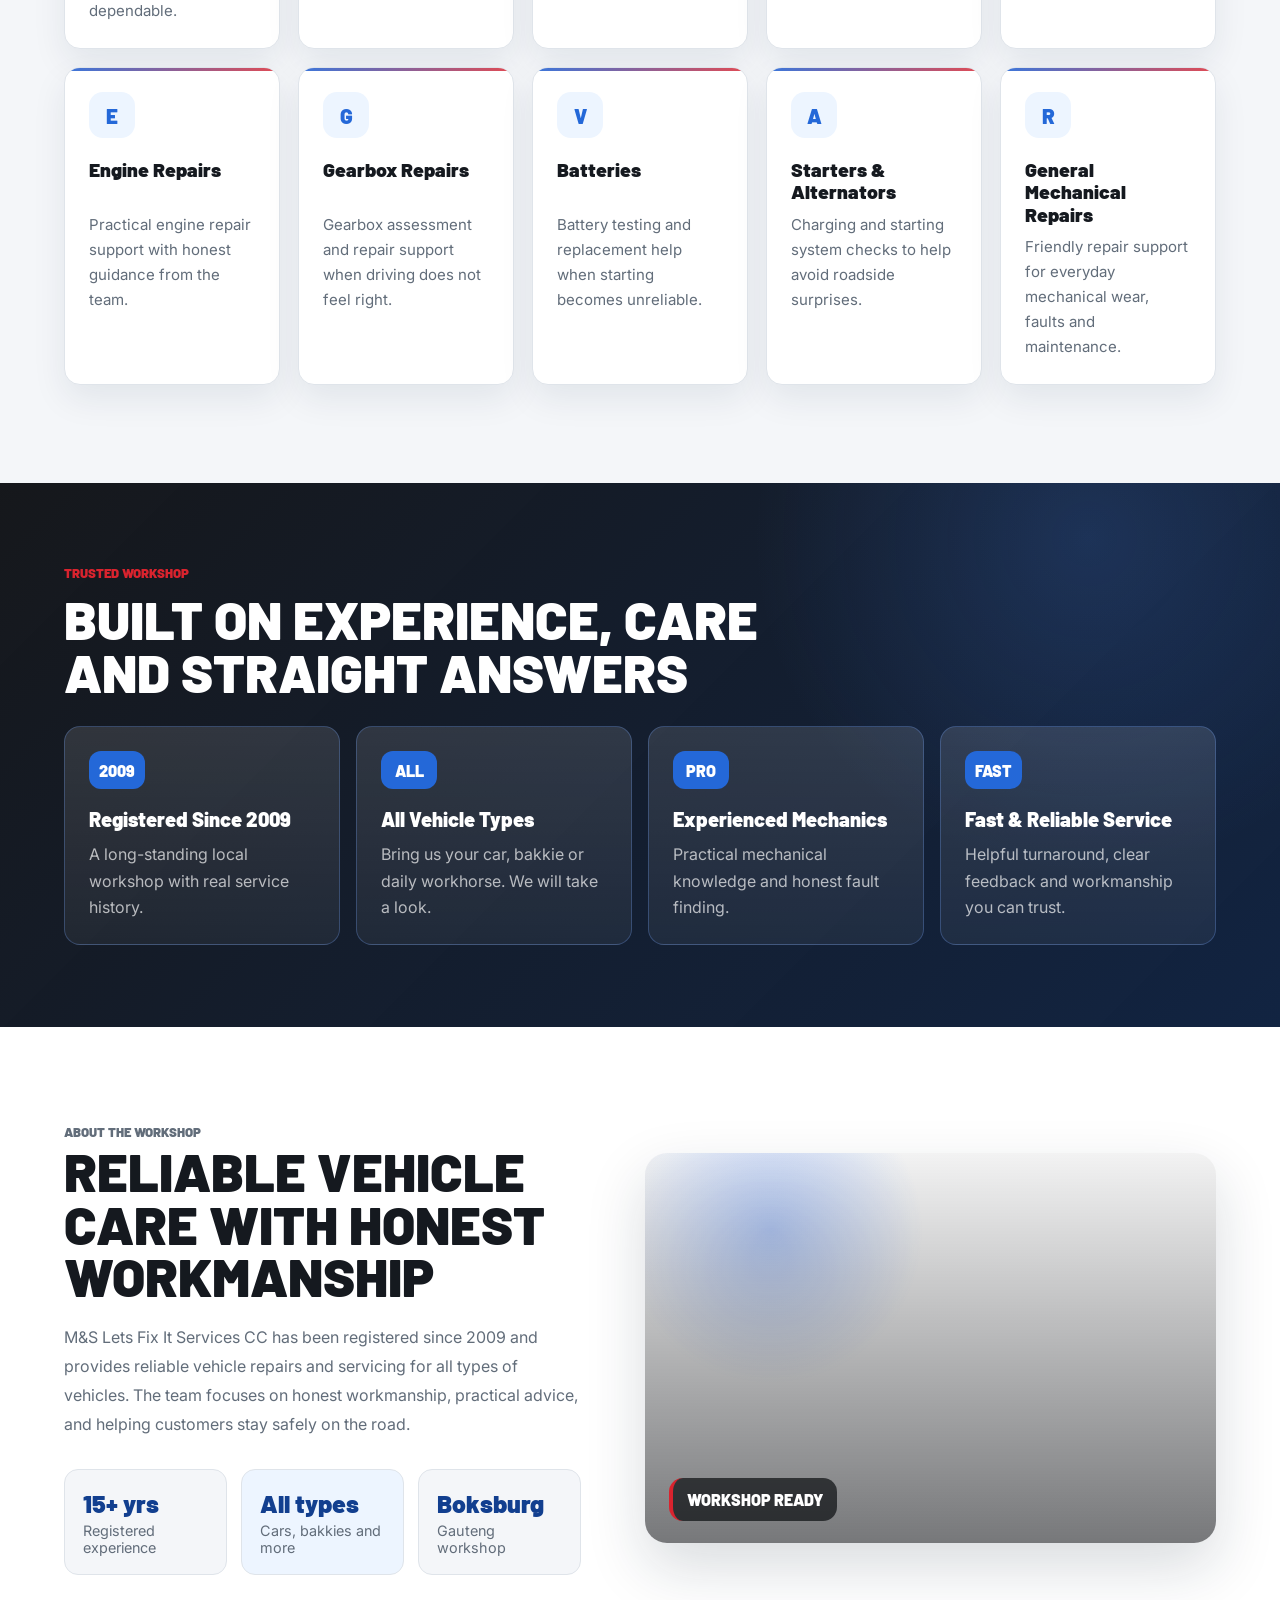
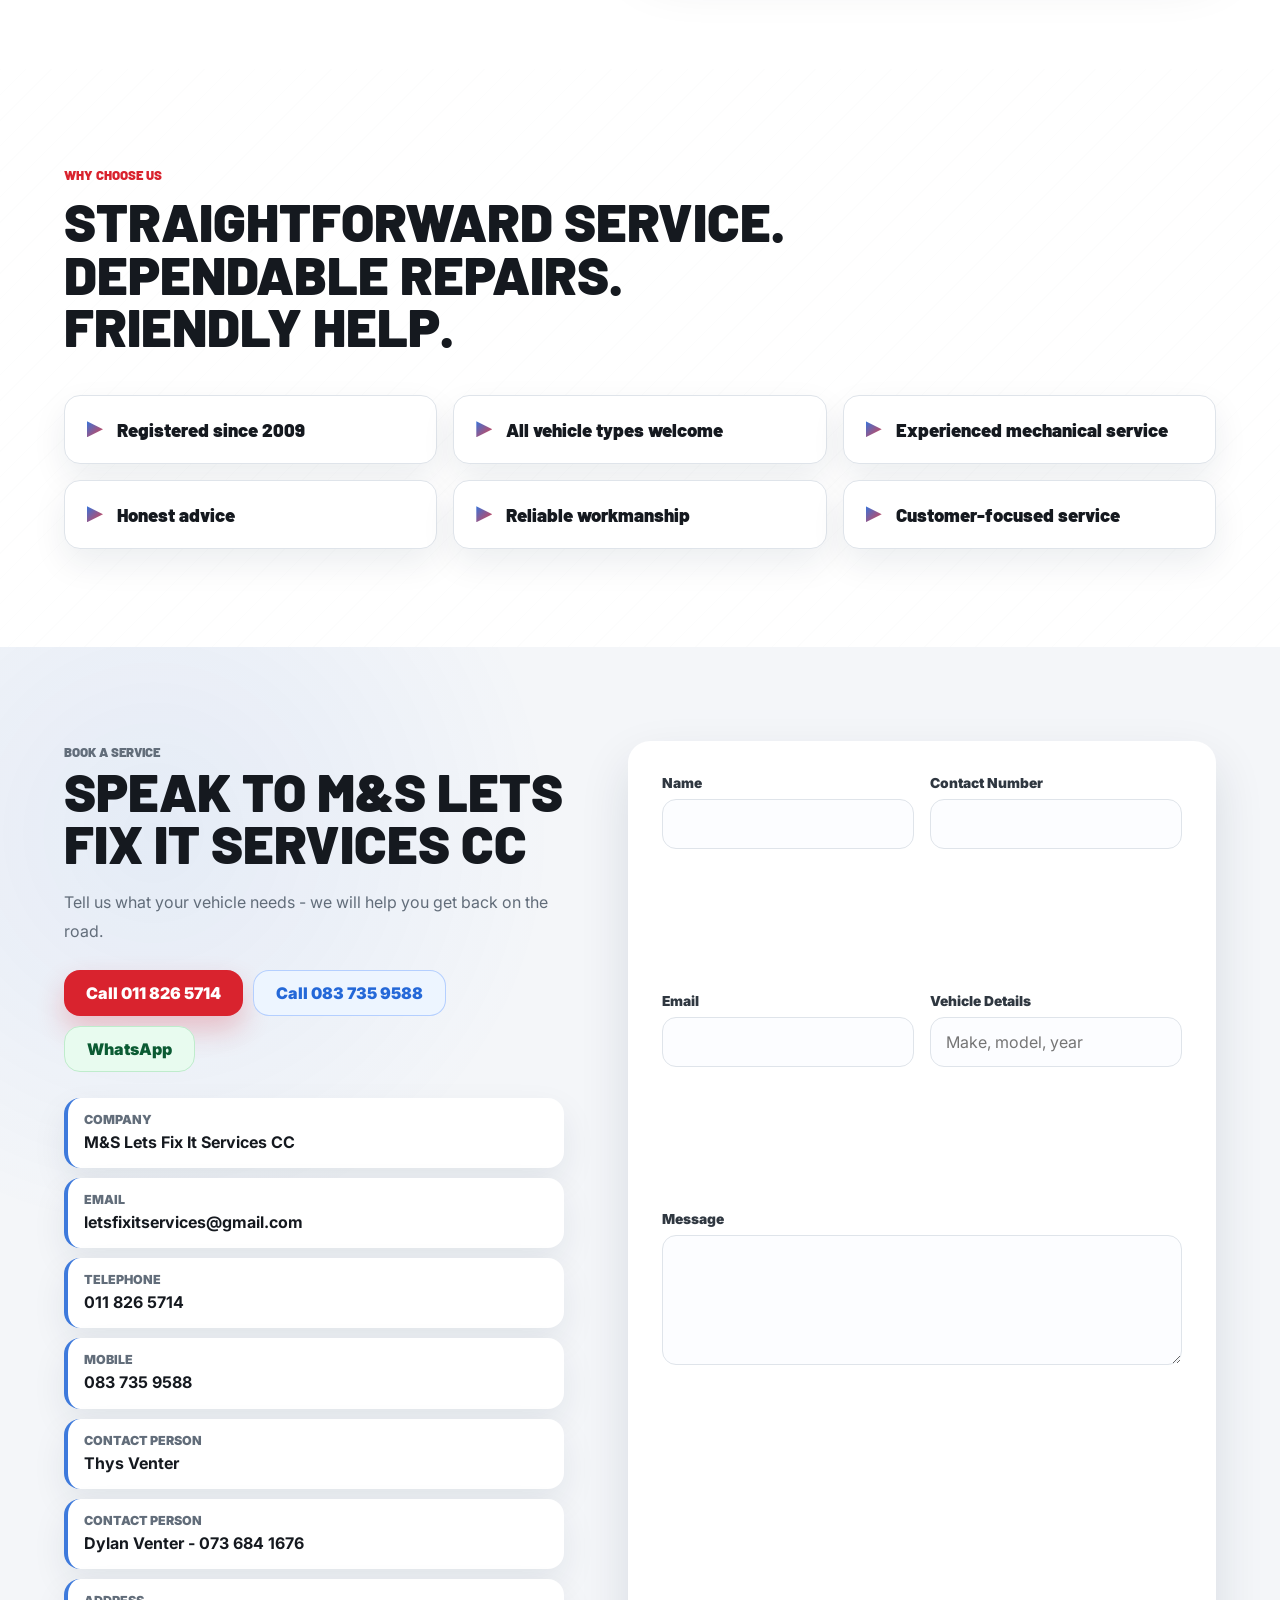
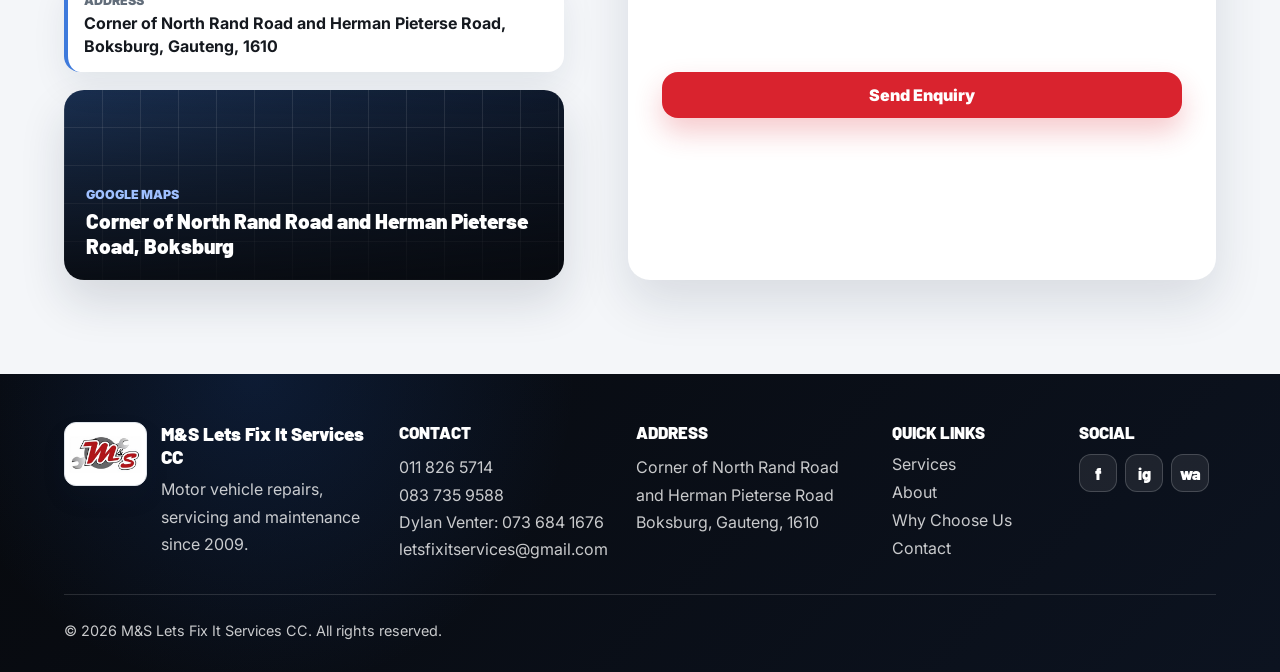
==== commit b92ca125: "Update index.html" ====
--- a/ms-lets-fix-it-services-vercel/index.html
+++ b/ms-lets-fix-it-services-vercel/index.html
@@ -1,236 +1,236 @@
-﻿<!DOCTYPE html>
-<html lang="en">
-<head>
-  <meta charset="UTF-8">
-  <meta name="viewport" content="width=device-width, initial-scale=1.0">
-  <meta name="description" content="M&S Lets Fix It Services CC offers professional vehicle repairs, servicing, diagnostics and mechanical maintenance in Boksburg, Gauteng. Registered since 2009.">
-  <title>M&amp;S Lets Fix It Services CC | Vehicle Repairs &amp; Servicing</title>
-  <link rel="preconnect" href="https://fonts.googleapis.com">
-  <link rel="preconnect" href="https://fonts.gstatic.com" crossorigin>
-  <link href="https://fonts.googleapis.com/css2?family=Barlow:wght@500;600;700;800;900&family=Inter:wght@400;500;600;700&display=swap" rel="stylesheet">
-  <link rel="stylesheet" href="styles.css?v=5">
-</head>
-<body>
-  <header class="site-header" id="home">
-    <a class="brand" href="#home" aria-label="M&S Lets Fix It Services CC home">
-      <span class="logo-frame">
-        <img class="brand-logo" src="ms-logo.jpg" alt="M&amp;S Lets Fix It Services CC logo" onerror="this.style.display='none'">
-        <span class="logo-fallback">M&amp;S</span>
-      </span>
-      <span class="brand-text">
-        <strong>M&amp;S Lets Fix It</strong>
-        <span>Services CC</span>
-      </span>
-    </a>
-
-    <button class="menu-toggle" type="button" aria-label="Open navigation" aria-expanded="false">
-      <span></span>
-      <span></span>
-      <span></span>
-    </button>
-
-    <nav class="main-nav" aria-label="Primary navigation">
-      <a href="#home">Home</a>
-      <a href="#services">Services</a>
-      <a href="#about">About</a>
-      <a href="#why">Why Choose Us</a>
-      <a href="#contact">Contact</a>
-    </nav>
-
-    <a class="header-cta" href="#contact">Book Now</a>
-  </header>
-
-  <main>
-    <section class="hero" aria-labelledby="hero-title">
-      <div class="hero-bg" aria-hidden="true"></div>
-      <div class="hero-accent" aria-hidden="true"></div>
-      <div class="hero-content">
-        <p class="eyebrow">Registered motor vehicle repair centre</p>
-        <h1 id="hero-title">Professional Vehicle Repairs &amp; Servicing Since 2009</h1>
-        <p class="hero-copy">Friendly, reliable motor vehicle repairs, servicing and maintenance for all types of vehicles.</p>
-        <div class="hero-actions">
-          <a class="button primary" href="#contact">Book a Service</a>
-          <a class="button secondary" href="tel:0837359588">Call Now</a>
-        </div>
-      </div>
-      <div class="hero-side" aria-label="Workshop highlights">
-        <div class="hero-badge">
-          <span>Registered since</span>
-          <strong>2009</strong>
-        </div>
-        <div class="hero-metric">
-          <span>Vehicle care</span>
-          <strong>Service, diagnostics and repairs</strong>
-        </div>
-        <div class="hero-metric">
-          <span>Direct mobile</span>
-          <strong>083 735 9588</strong>
-        </div>
-      </div>
-    </section>
-
-    <section class="section services-section" id="services" aria-labelledby="services-title">
-      <div class="section-heading">
-        <p class="eyebrow">Workshop services</p>
-        <h2 id="services-title">Complete Mechanical Repairs &amp; Maintenance</h2>
-        <p>From regular servicing to fault-finding and repairs, we help keep your vehicle reliable, safe and ready for the road.</p>
-      </div>
-
-      <div class="service-grid">
-        <article class="service-card"><span class="service-icon">M</span><h3>Minor &amp; Major Services</h3><p>Careful maintenance checks to keep everyday driving smooth and dependable.</p></article>
-        <article class="service-card"><span class="service-icon">B</span><h3>Brakes</h3><p>Brake checks and repairs that help you stop with confidence.</p></article>
-        <article class="service-card"><span class="service-icon">C</span><h3>Clutches</h3><p>Helpful clutch diagnosis and repairs for smoother gear changes.</p></article>
-        <article class="service-card"><span class="service-icon">S</span><h3>Suspension</h3><p>Repairs that bring back comfort, control and a better ride.</p></article>
-        <article class="service-card"><span class="service-icon">D</span><h3>Diagnostics</h3><p>Clear fault checks to understand warning lights and performance issues.</p></article>
-        <article class="service-card"><span class="service-icon">E</span><h3>Engine Repairs</h3><p>Practical engine repair support with honest guidance from the team.</p></article>
-        <article class="service-card"><span class="service-icon">G</span><h3>Gearbox Repairs</h3><p>Gearbox assessment and repair support when driving does not feel right.</p></article>
-        <article class="service-card"><span class="service-icon">V</span><h3>Batteries</h3><p>Battery testing and replacement help when starting becomes unreliable.</p></article>
-        <article class="service-card"><span class="service-icon">A</span><h3>Starters &amp; Alternators</h3><p>Charging and starting system checks to help avoid roadside surprises.</p></article>
-        <article class="service-card"><span class="service-icon">R</span><h3>General Mechanical Repairs</h3><p>Friendly repair support for everyday mechanical wear, faults and maintenance.</p></article>
-      </div>
-    </section>
-
-    <section class="trust-section" aria-labelledby="trust-title">
-      <div class="section-heading compact">
-        <p class="eyebrow">Trusted workshop</p>
-        <h2 id="trust-title">Built on Experience, Care and Straight Answers</h2>
-      </div>
-      <div class="trust-grid">
-        <article class="trust-card"><span>2009</span><strong>Registered Since 2009</strong><p>A long-standing local workshop with real service history.</p></article>
-        <article class="trust-card"><span>ALL</span><strong>All Vehicle Types</strong><p>Bring us your car, bakkie or daily workhorse. We will take a look.</p></article>
-        <article class="trust-card"><span>PRO</span><strong>Experienced Mechanics</strong><p>Practical mechanical knowledge and honest fault finding.</p></article>
-        <article class="trust-card"><span>FAST</span><strong>Fast &amp; Reliable Service</strong><p>Helpful turnaround, clear feedback and workmanship you can trust.</p></article>
-      </div>
-    </section>
-
-    <section class="about-band" id="about" aria-labelledby="about-title">
-      <div class="about-copy">
-        <p class="eyebrow">About the workshop</p>
-        <h2 id="about-title">Reliable Vehicle Care With Honest Workmanship</h2>
-        <p>M&amp;S Lets Fix It Services CC has been registered since 2009 and provides reliable vehicle repairs and servicing for all types of vehicles. The team focuses on honest workmanship, practical advice, and helping customers stay safely on the road.</p>
-        <div class="stats-row">
-          <div><strong>15+ yrs</strong><span>Registered experience</span></div>
-          <div><strong>All types</strong><span>Cars, bakkies and more</span></div>
-          <div><strong>Boksburg</strong><span>Gauteng workshop</span></div>
-        </div>
-      </div>
-      <div class="workshop-visual" aria-label="Automotive workshop image"></div>
-    </section>
-
-    <section class="section why-section" id="why" aria-labelledby="why-title">
-      <div class="section-heading compact">
-        <p class="eyebrow">Why choose us</p>
-        <h2 id="why-title">Straightforward Service. Dependable Repairs. Friendly Help.</h2>
-      </div>
-      <div class="why-grid">
-        <div class="why-item"><span></span><strong>Registered since 2009</strong></div>
-        <div class="why-item"><span></span><strong>All vehicle types welcome</strong></div>
-        <div class="why-item"><span></span><strong>Experienced mechanical service</strong></div>
-        <div class="why-item"><span></span><strong>Honest advice</strong></div>
-        <div class="why-item"><span></span><strong>Reliable workmanship</strong></div>
-        <div class="why-item"><span></span><strong>Customer-focused service</strong></div>
-      </div>
-    </section>
-
-    <section class="contact-section" id="contact" aria-labelledby="contact-title">
-      <div class="contact-details">
-        <p class="eyebrow">Book a service</p>
-        <h2 id="contact-title">Speak to M&amp;S Lets Fix It Services CC</h2>
-        <p>Tell us what your vehicle needs - we will help you get back on the road.</p>
-
-        <div class="contact-actions">
-          <a class="button primary" href="tel:0118265714">Call 011 826 5714</a>
-          <a class="button blue" href="tel:0837359588">Call 083 735 9588</a>
-          <a class="button whatsapp" href="https://wa.me/27837359588">WhatsApp</a>
-        </div>
-
-        <div class="detail-list">
-          <div><span>Company</span><strong>M&amp;S Lets Fix It Services CC</strong></div>
-          <a href="mailto:letsfixitservices@gmail.com"><span>Email</span><strong>letsfixitservices@gmail.com</strong></a>
-          <a href="tel:0118265714"><span>Telephone</span><strong>011 826 5714</strong></a>
-          <a href="tel:0837359588"><span>Mobile</span><strong>083 735 9588</strong></a>
-          <div><span>Contact Person</span><strong>Thys Venter</strong></div>
-          <div><span>Address</span><strong>Corner of North Rand Road and Herman Pieterse Road, Boksburg, Gauteng, 1610</strong></div>
-        </div>
-
-        <div class="map-placeholder">
-          <span>Google Maps</span>
-          <strong>Corner of North Rand Road and Herman Pieterse Road, Boksburg</strong>
-        </div>
-      </div>
-
-      <form class="contact-form" name="service-enquiry" method="POST" action="https://formsubmit.co/ajax/letsfixitservices@gmail.com" novalidate>
-        <input type="hidden" name="_subject" value="New M&S Lets Fix It Services enquiry">
-        <input type="hidden" name="_template" value="table">
-        <input type="hidden" name="_captcha" value="true">
-        <label class="honeypot" aria-hidden="true">
-          <span>Do not fill this in</span>
-          <input type="text" name="bot-field" tabindex="-1" autocomplete="off">
-        </label>
-        <label>
-          <span>Name</span>
-          <input type="text" name="name" autocomplete="name" required>
-        </label>
-        <label>
-          <span>Contact Number</span>
-          <input type="tel" name="contact-number" autocomplete="tel" required>
-        </label>
-        <label>
-          <span>Email</span>
-          <input type="email" name="email" autocomplete="email" required>
-        </label>
-        <label>
-          <span>Vehicle Details</span>
-          <input type="text" name="vehicle-details" placeholder="Make, model, year" required>
-        </label>
-        <label class="full">
-          <span>Message</span>
-          <textarea name="message" rows="5" required></textarea>
-        </label>
-        <p class="form-status" aria-live="polite"></p>
-        <button class="button primary form-button" type="submit">Send Enquiry</button>
-      </form>
-    </section>
-  </main>
-
-  <footer class="site-footer">
-    <div class="footer-brand">
-      <span class="logo-frame">
-        <img class="brand-logo" src="ms-logo.jpg" alt="M&amp;S Lets Fix It Services CC logo" onerror="this.style.display='none'">
-        <span class="logo-fallback">M&amp;S</span>
-      </span>
-      <div>
-        <strong>M&amp;S Lets Fix It Services CC</strong>
-        <p>Motor vehicle repairs, servicing and maintenance since 2009.</p>
-      </div>
-    </div>
-    <div>
-      <h2>Contact</h2>
-      <p>011 826 5714<br>083 735 9588<br>letsfixitservices@gmail.com</p>
-    </div>
-    <div>
-      <h2>Address</h2>
-      <p>Corner of North Rand Road and Herman Pieterse Road<br>Boksburg, Gauteng, 1610</p>
-    </div>
-    <div>
-      <h2>Quick Links</h2>
-      <a href="#services">Services</a>
-      <a href="#about">About</a>
-      <a href="#why">Why Choose Us</a>
-      <a href="#contact">Contact</a>
-    </div>
-    <div>
-      <h2>Social</h2>
-      <div class="social-links" aria-label="Social media placeholders">
-        <a href="#" aria-label="Facebook placeholder">f</a>
-        <a href="#" aria-label="Instagram placeholder">ig</a>
-        <a href="#" aria-label="WhatsApp placeholder">wa</a>
-      </div>
-    </div>
-    <p class="copyright">&copy; <span id="year"></span> M&amp;S Lets Fix It Services CC. All rights reserved.</p>
-  </footer>
-
-  <script src="script.js?v=5"></script>
-</body>
-</html>
-
+﻿<!DOCTYPE html>
+<html lang="en">
+<head>
+  <meta charset="UTF-8">
+  <meta name="viewport" content="width=device-width, initial-scale=1.0">
+  <meta name="description" content="M&S Lets Fix It Services CC offers professional vehicle repairs, servicing, diagnostics and mechanical maintenance in Boksburg, Gauteng. Registered since 2009.">
+  <title>M&amp;S Lets Fix It Services CC | Vehicle Repairs &amp; Servicing</title>
+  <link rel="preconnect" href="https://fonts.googleapis.com">
+  <link rel="preconnect" href="https://fonts.gstatic.com" crossorigin>
+  <link href="https://fonts.googleapis.com/css2?family=Barlow:wght@500;600;700;800;900&family=Inter:wght@400;500;600;700&display=swap" rel="stylesheet">
+  <link rel="stylesheet" href="styles.css?v=5">
+</head>
+<body>
+  <header class="site-header" id="home">
+    <a class="brand" href="#home" aria-label="M&S Lets Fix It Services CC home">
+      <span class="logo-frame">
+        <img class="brand-logo" src="ms-logo.jpg" alt="M&amp;S Lets Fix It Services CC logo" onerror="this.style.display='none'">
+        <span class="logo-fallback">M&amp;S</span>
+      </span>
+      <span class="brand-text">
+        <strong>M&amp;S Lets Fix It</strong>
+        <span>Services CC</span>
+      </span>
+    </a>
+
+    <button class="menu-toggle" type="button" aria-label="Open navigation" aria-expanded="false">
+      <span></span>
+      <span></span>
+      <span></span>
+    </button>
+
+    <nav class="main-nav" aria-label="Primary navigation">
+      <a href="#home">Home</a>
+      <a href="#services">Services</a>
+      <a href="#about">About</a>
+      <a href="#why">Why Choose Us</a>
+      <a href="#contact">Contact</a>
+    </nav>
+
+    <a class="header-cta" href="#contact">Book Now</a>
+  </header>
+
+  <main>
+    <section class="hero" aria-labelledby="hero-title">
+      <div class="hero-bg" aria-hidden="true"></div>
+      <div class="hero-accent" aria-hidden="true"></div>
+      <div class="hero-content">
+        <p class="eyebrow">Registered motor vehicle repair centre</p>
+        <h1 id="hero-title">Professional Vehicle Repairs &amp; Servicing Since 2009</h1>
+        <p class="hero-copy">Friendly, reliable motor vehicle repairs, servicing and maintenance for all types of vehicles.</p>
+        <div class="hero-actions">
+          <a class="button primary" href="#contact">Book a Service</a>
+          <a class="button secondary" href="tel:0837359588">Call Now</a>
+        </div>
+      </div>
+      <div class="hero-side" aria-label="Workshop highlights">
+        <div class="hero-badge">
+          <span>Registered since</span>
+          <strong>2009</strong>
+        </div>
+        <div class="hero-metric">
+          <span>Vehicle care</span>
+          <strong>Service, diagnostics and repairs</strong>
+        </div>
+        <div class="hero-metric">
+          <span>Direct mobile</span>
+          <strong>083 735 9588</strong>
+        </div>
+      </div>
+    </section>
+
+    <section class="section services-section" id="services" aria-labelledby="services-title">
+      <div class="section-heading">
+        <p class="eyebrow">Workshop services</p>
+        <h2 id="services-title">Complete Mechanical Repairs &amp; Maintenance</h2>
+        <p>From regular servicing to fault-finding and repairs, we help keep your vehicle reliable, safe and ready for the road.</p>
+      </div>
+
+      <div class="service-grid">
+        <article class="service-card"><span class="service-icon">M</span><h3>Minor &amp; Major Services</h3><p>Careful maintenance checks to keep everyday driving smooth and dependable.</p></article>
+        <article class="service-card"><span class="service-icon">B</span><h3>Brakes</h3><p>Brake checks and repairs that help you stop with confidence.</p></article>
+        <article class="service-card"><span class="service-icon">C</span><h3>Clutches</h3><p>Helpful clutch diagnosis and repairs for smoother gear changes.</p></article>
+        <article class="service-card"><span class="service-icon">S</span><h3>Suspension</h3><p>Repairs that bring back comfort, control and a better ride.</p></article>
+        <article class="service-card"><span class="service-icon">D</span><h3>Diagnostics</h3><p>Clear fault checks to understand warning lights and performance issues.</p></article>
+        <article class="service-card"><span class="service-icon">E</span><h3>Engine Repairs</h3><p>Practical engine repair support with honest guidance from the team.</p></article>
+        <article class="service-card"><span class="service-icon">G</span><h3>Gearbox Repairs</h3><p>Gearbox assessment and repair support when driving does not feel right.</p></article>
+        <article class="service-card"><span class="service-icon">V</span><h3>Batteries</h3><p>Battery testing and replacement help when starting becomes unreliable.</p></article>
+        <article class="service-card"><span class="service-icon">A</span><h3>Starters &amp; Alternators</h3><p>Charging and starting system checks to help avoid roadside surprises.</p></article>
+        <article class="service-card"><span class="service-icon">R</span><h3>General Mechanical Repairs</h3><p>Friendly repair support for everyday mechanical wear, faults and maintenance.</p></article>
+      </div>
+    </section>
+
+    <section class="trust-section" aria-labelledby="trust-title">
+      <div class="section-heading compact">
+        <p class="eyebrow">Trusted workshop</p>
+        <h2 id="trust-title">Built on Experience, Care and Straight Answers</h2>
+      </div>
+      <div class="trust-grid">
+        <article class="trust-card"><span>2009</span><strong>Registered Since 2009</strong><p>A long-standing local workshop with real service history.</p></article>
+        <article class="trust-card"><span>ALL</span><strong>All Vehicle Types</strong><p>Bring us your car, bakkie or daily workhorse. We will take a look.</p></article>
+        <article class="trust-card"><span>PRO</span><strong>Experienced Mechanics</strong><p>Practical mechanical knowledge and honest fault finding.</p></article>
+        <article class="trust-card"><span>FAST</span><strong>Fast &amp; Reliable Service</strong><p>Helpful turnaround, clear feedback and workmanship you can trust.</p></article>
+      </div>
+    </section>
+
+    <section class="about-band" id="about" aria-labelledby="about-title">
+      <div class="about-copy">
+        <p class="eyebrow">About the workshop</p>
+        <h2 id="about-title">Reliable Vehicle Care With Honest Workmanship</h2>
+        <p>M&amp;S Lets Fix It Services CC has been registered since 2009 and provides reliable vehicle repairs and servicing for all types of vehicles. The team focuses on honest workmanship, practical advice, and helping customers stay safely on the road.</p>
+        <div class="stats-row">
+          <div><strong>15+ yrs</strong><span>Registered experience</span></div>
+          <div><strong>All types</strong><span>Cars, bakkies and more</span></div>
+          <div><strong>Boksburg</strong><span>Gauteng workshop</span></div>
+        </div>
+      </div>
+      <div class="workshop-visual" aria-label="Automotive workshop image"></div>
+    </section>
+
+    <section class="section why-section" id="why" aria-labelledby="why-title">
+      <div class="section-heading compact">
+        <p class="eyebrow">Why choose us</p>
+        <h2 id="why-title">Straightforward Service. Dependable Repairs. Friendly Help.</h2>
+      </div>
+      <div class="why-grid">
+        <div class="why-item"><span></span><strong>Registered since 2009</strong></div>
+        <div class="why-item"><span></span><strong>All vehicle types welcome</strong></div>
+        <div class="why-item"><span></span><strong>Experienced mechanical service</strong></div>
+        <div class="why-item"><span></span><strong>Honest advice</strong></div>
+        <div class="why-item"><span></span><strong>Reliable workmanship</strong></div>
+        <div class="why-item"><span></span><strong>Customer-focused service</strong></div>
+      </div>
+    </section>
+
+    <section class="contact-section" id="contact" aria-labelledby="contact-title">
+      <div class="contact-details">
+        <p class="eyebrow">Book a service</p>
+        <h2 id="contact-title">Speak to M&amp;S Lets Fix It Services CC</h2>
+        <p>Tell us what your vehicle needs - we will help you get back on the road.</p>
+
+        <div class="contact-actions">
+          <a class="button primary" href="tel:0118265714">Call 011 826 5714</a>
+          <a class="button blue" href="tel:0837359588">Call 083 735 9588</a>
+          <a class="button whatsapp" href="https://wa.me/27837359588">WhatsApp</a>
+        </div>
+
+        <div class="detail-list">
+          <div><span>Company</span><strong>M&amp;S Lets Fix It Services CC</strong></div>
+          <a href="mailto:letsfixitservices@gmail.com"><span>Email</span><strong>letsfixitservices@gmail.com</strong></a>
+          <a href="tel:0118265714"><span>Telephone</span><strong>011 826 5714</strong></a>
+          <a href="tel:0837359588"><span>Mobile</span><strong>083 735 9588</strong></a>
+          <div><span>Contact Person</span><strong>Thys Venter</strong></div>
+          <a href="tel:0736841676"><span>Contact Person</span><strong>Dylan Venter - 073 684 1676</strong></a>
+          <div><span>Address</span><strong>Corner of North Rand Road and Herman Pieterse Road, Boksburg, Gauteng, 1610</strong></div>
+        </div>
+
+        <div class="map-placeholder">
+          <span>Google Maps</span>
+          <strong>Corner of North Rand Road and Herman Pieterse Road, Boksburg</strong>
+        </div>
+      </div>
+
+      <form class="contact-form" name="service-enquiry" method="POST" action="https://formsubmit.co/ajax/letsfixitservices@gmail.com" novalidate>
+        <input type="hidden" name="_subject" value="New M&S Lets Fix It Services enquiry">
+        <input type="hidden" name="_template" value="table">
+        <input type="hidden" name="_captcha" value="true">
+        <label class="honeypot" aria-hidden="true">
+          <span>Do not fill this in</span>
+          <input type="text" name="bot-field" tabindex="-1" autocomplete="off">
+        </label>
+        <label>
+          <span>Name</span>
+          <input type="text" name="name" autocomplete="name" required>
+        </label>
+        <label>
+          <span>Contact Number</span>
+          <input type="tel" name="contact-number" autocomplete="tel" required>
+        </label>
+        <label>
+          <span>Email</span>
+          <input type="email" name="email" autocomplete="email" required>
+        </label>
+        <label>
+          <span>Vehicle Details</span>
+          <input type="text" name="vehicle-details" placeholder="Make, model, year" required>
+        </label>
+        <label class="full">
+          <span>Message</span>
+          <textarea name="message" rows="5" required></textarea>
+        </label>
+        <p class="form-status" aria-live="polite"></p>
+        <button class="button primary form-button" type="submit">Send Enquiry</button>
+      </form>
+    </section>
+  </main>
+
+  <footer class="site-footer">
+    <div class="footer-brand">
+      <span class="logo-frame">
+        <img class="brand-logo" src="ms-logo.jpg" alt="M&amp;S Lets Fix It Services CC logo" onerror="this.style.display='none'">
+        <span class="logo-fallback">M&amp;S</span>
+      </span>
+      <div>
+        <strong>M&amp;S Lets Fix It Services CC</strong>
+        <p>Motor vehicle repairs, servicing and maintenance since 2009.</p>
+      </div>
+    </div>
+    <div>
+      <h2>Contact</h2>
+      <p>011 826 5714<br>083 735 9588<br>Dylan Venter: 073 684 1676<br>letsfixitservices@gmail.com</p>
+    </div>
+    <div>
+      <h2>Address</h2>
+      <p>Corner of North Rand Road and Herman Pieterse Road<br>Boksburg, Gauteng, 1610</p>
+    </div>
+    <div>
+      <h2>Quick Links</h2>
+      <a href="#services">Services</a>
+      <a href="#about">About</a>
+      <a href="#why">Why Choose Us</a>
+      <a href="#contact">Contact</a>
+    </div>
+    <div>
+      <h2>Social</h2>
+      <div class="social-links" aria-label="Social media placeholders">
+        <a href="#" aria-label="Facebook placeholder">f</a>
+        <a href="#" aria-label="Instagram placeholder">ig</a>
+        <a href="#" aria-label="WhatsApp placeholder">wa</a>
+      </div>
+    </div>
+    <p class="copyright">&copy; <span id="year"></span> M&amp;S Lets Fix It Services CC. All rights reserved.</p>
+  </footer>
+
+  <script src="script.js?v=5"></script>
+</body>
+</html>
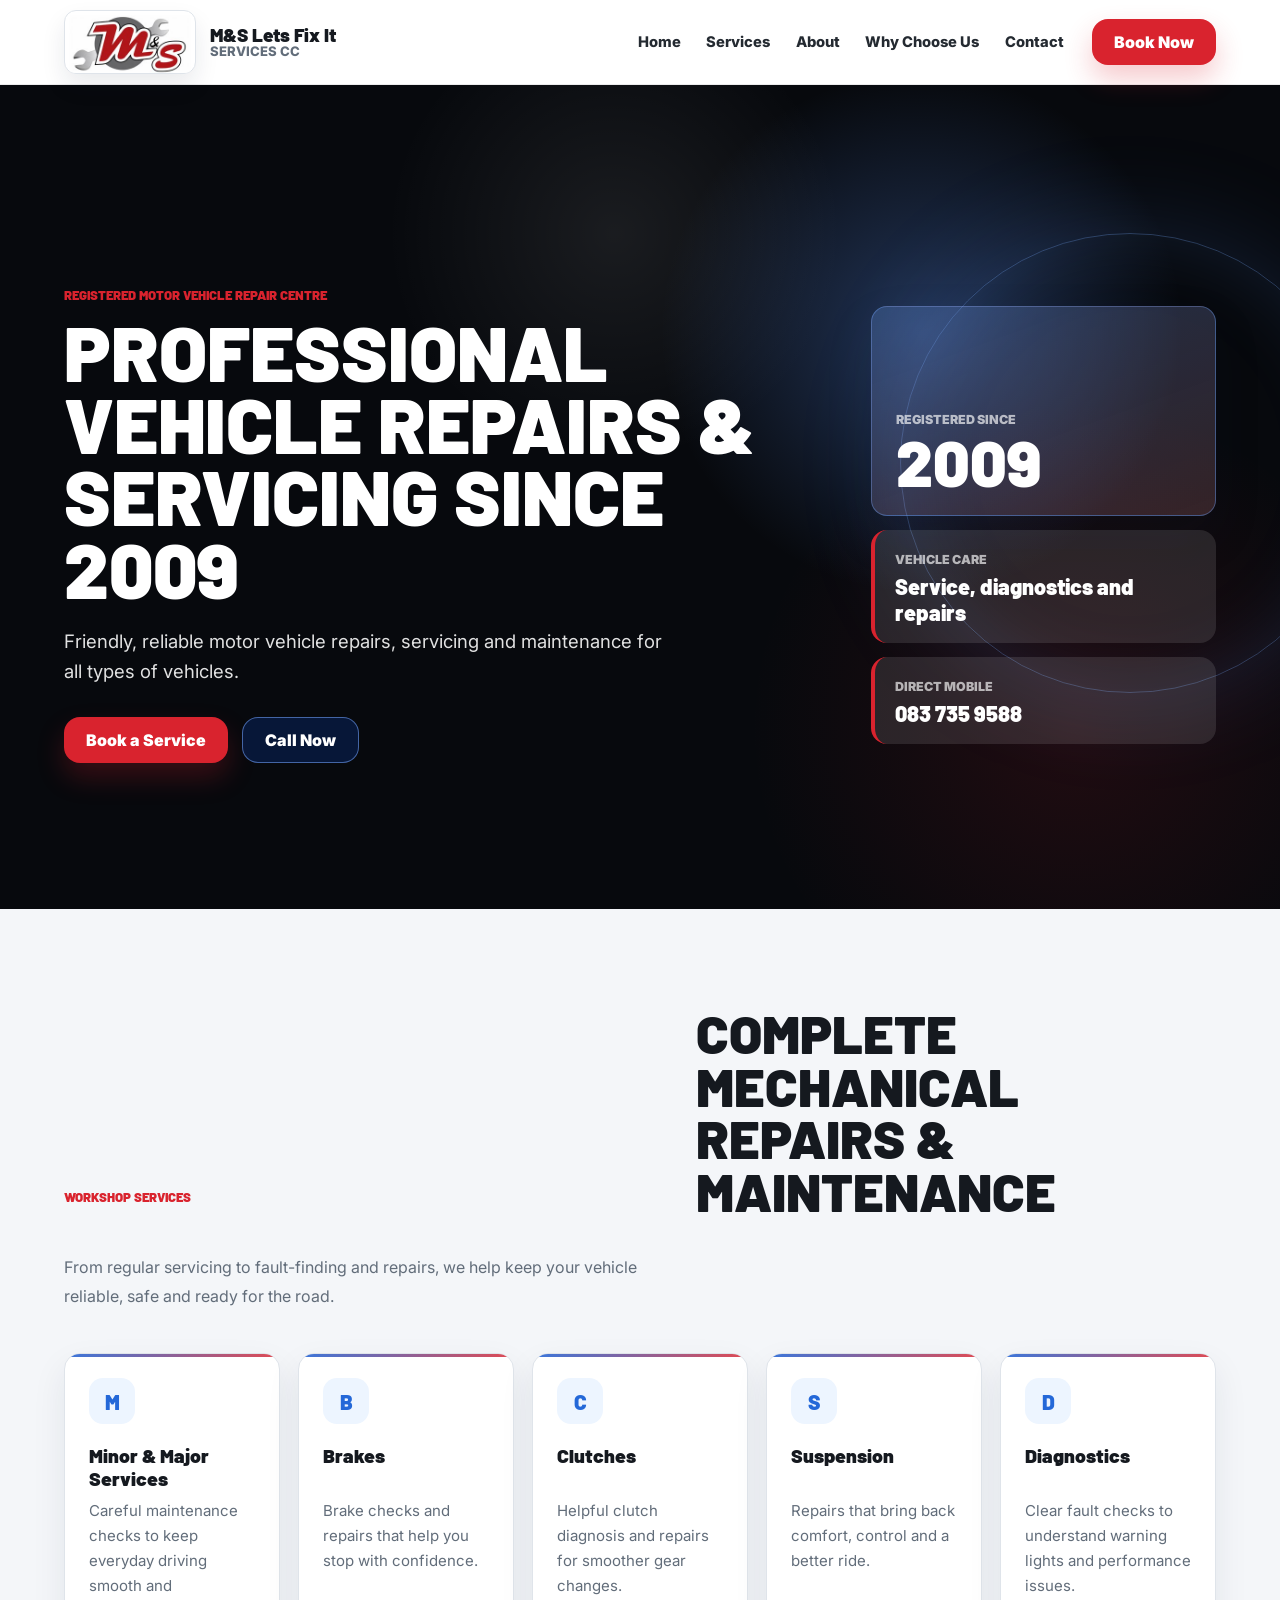
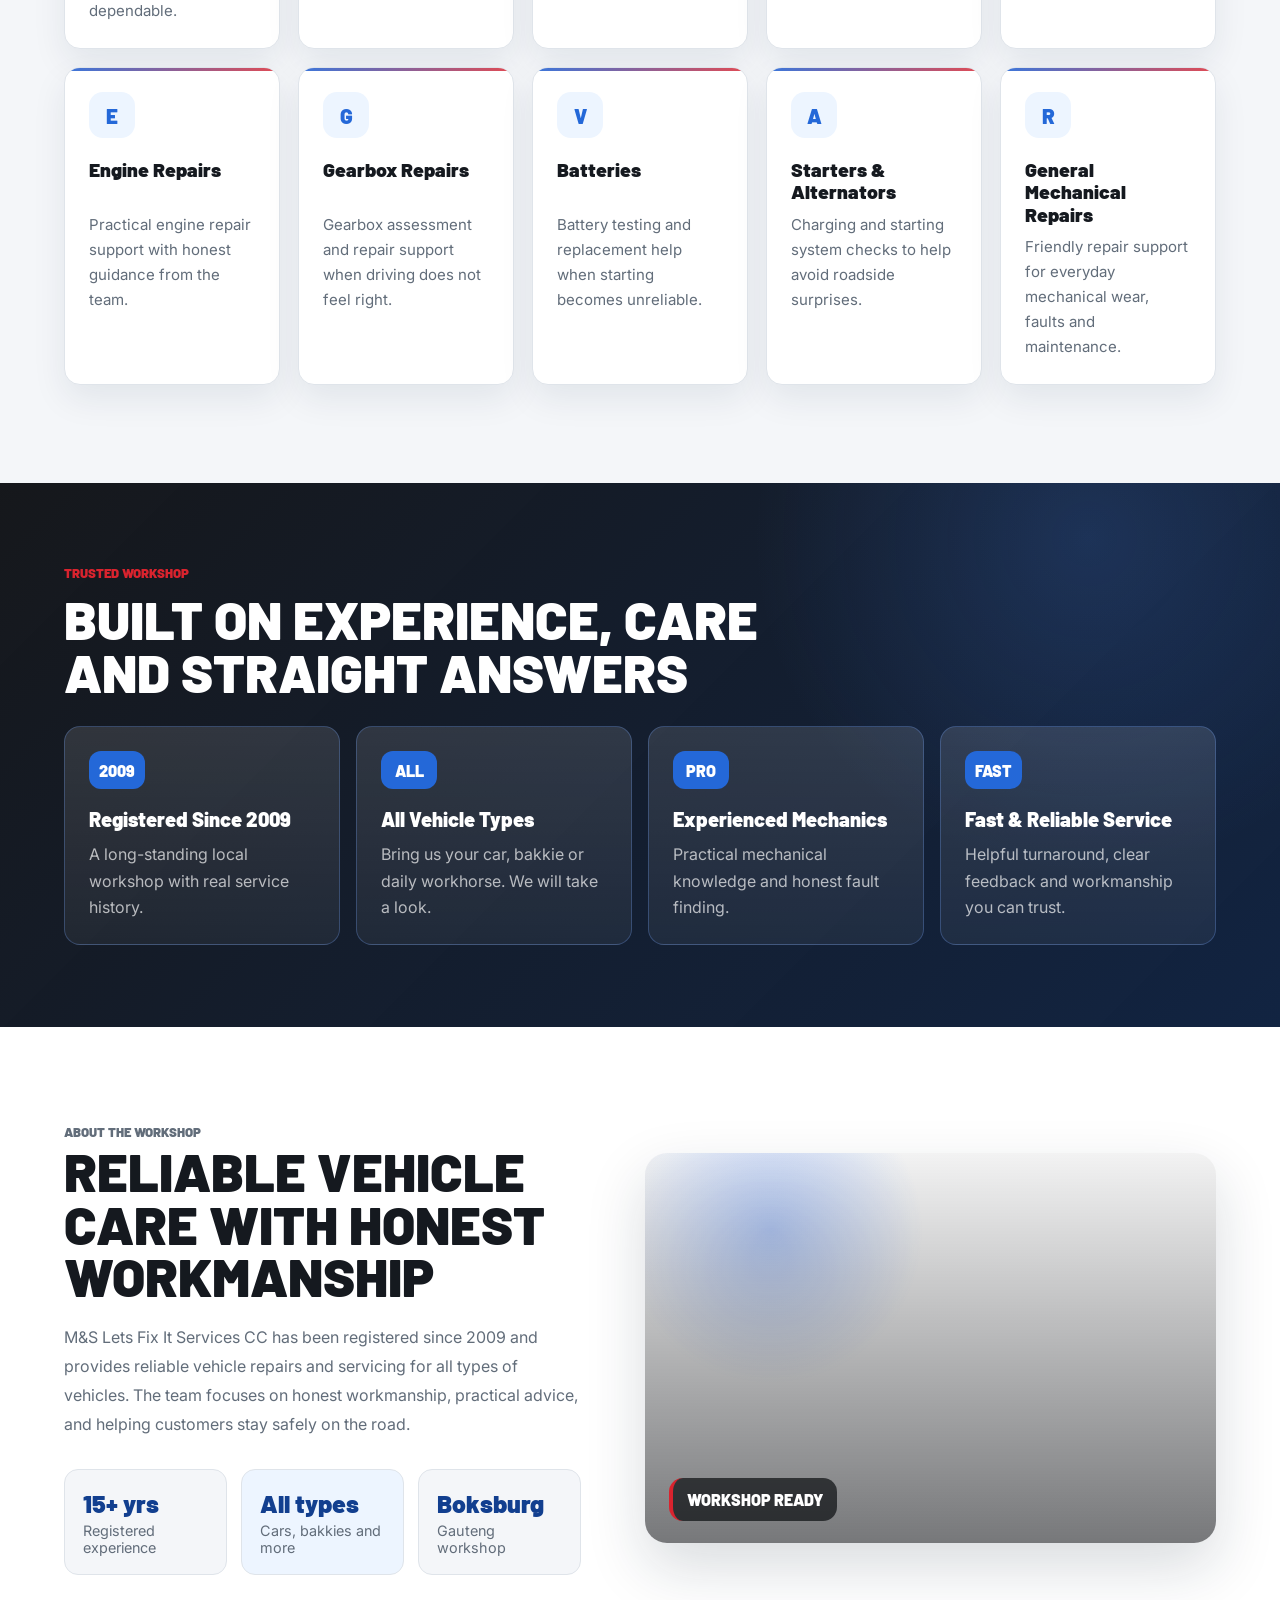
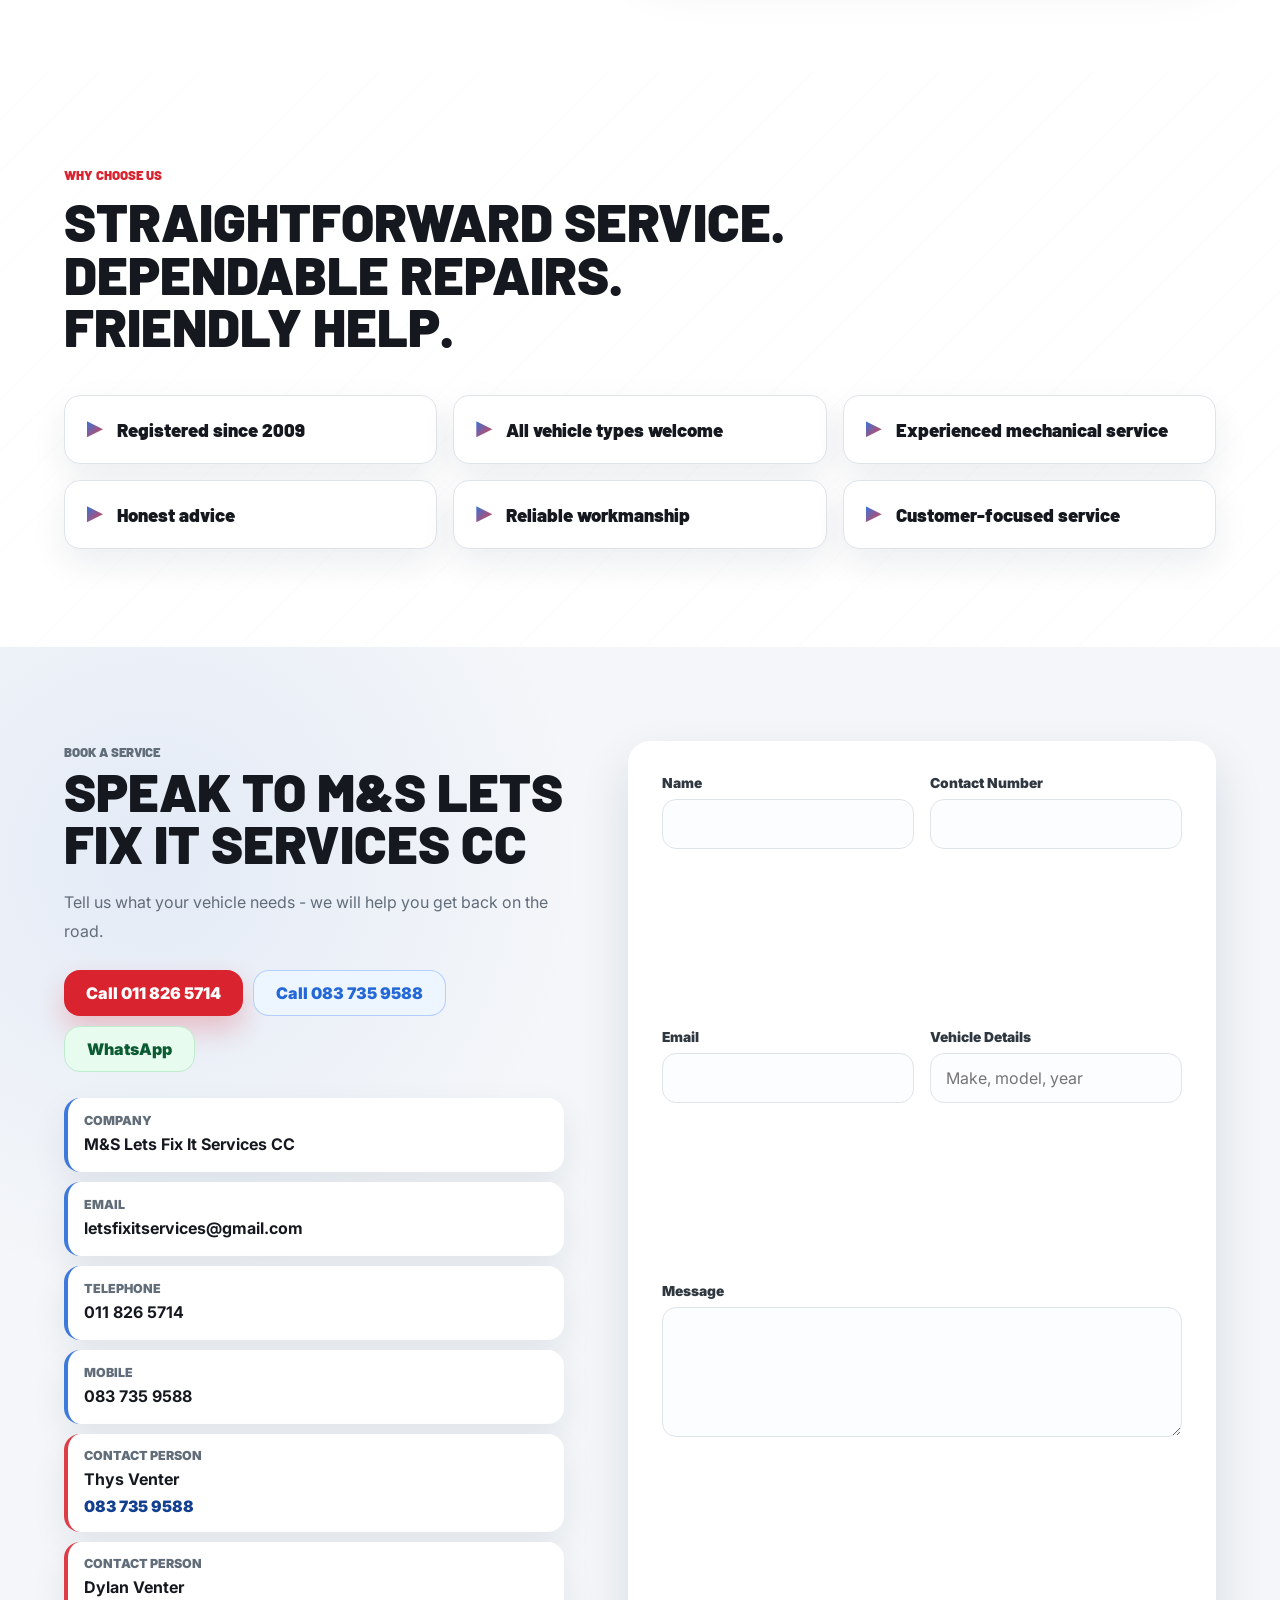
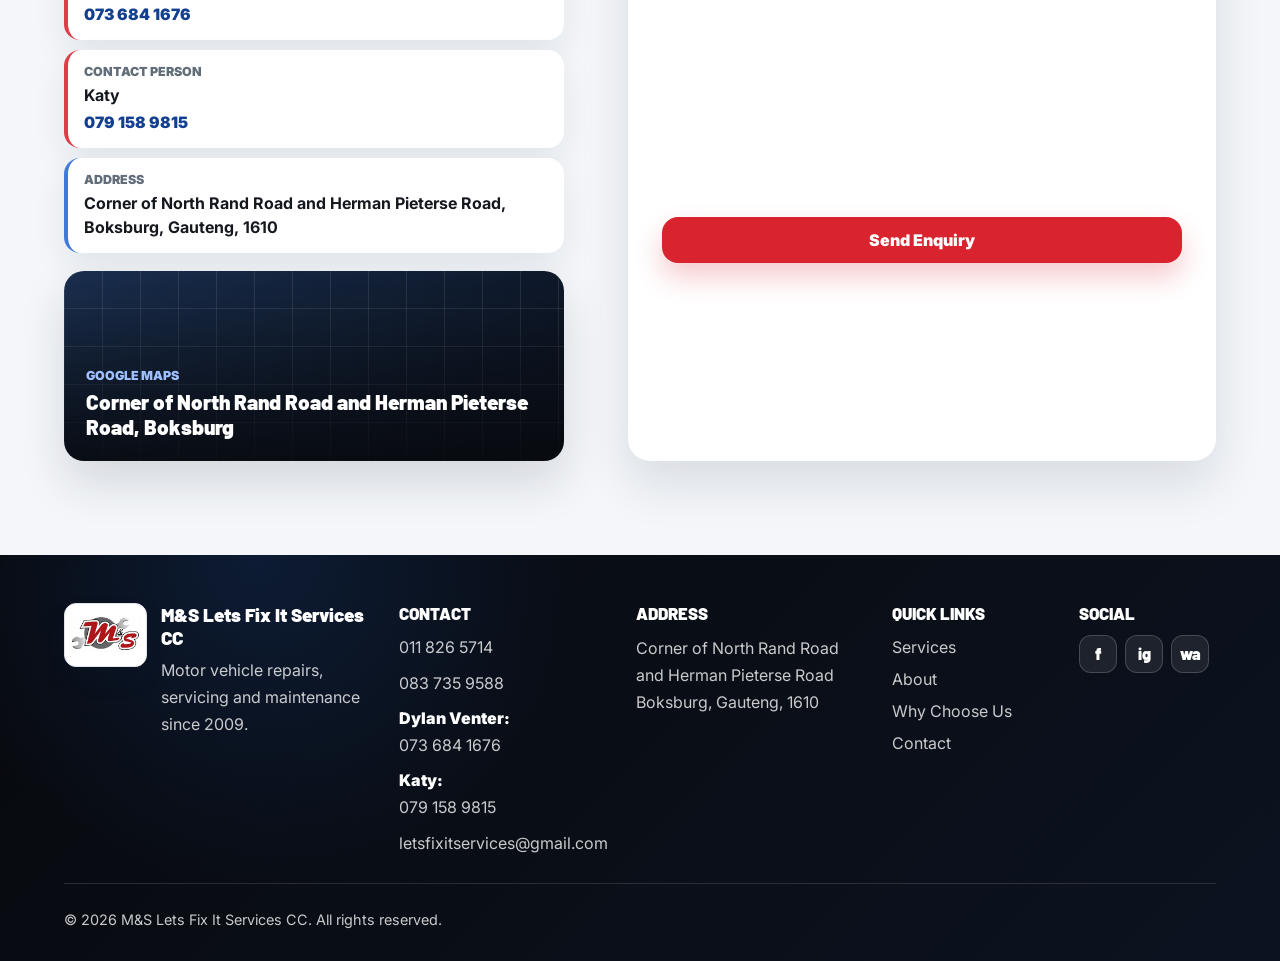
==== commit f71fd6c0: "Update contact layout" ====
--- a/ms-lets-fix-it-services-vercel/index.html
+++ b/ms-lets-fix-it-services-vercel/index.html
@@ -1,236 +1,250 @@
-﻿<!DOCTYPE html>
-<html lang="en">
-<head>
-  <meta charset="UTF-8">
-  <meta name="viewport" content="width=device-width, initial-scale=1.0">
-  <meta name="description" content="M&S Lets Fix It Services CC offers professional vehicle repairs, servicing, diagnostics and mechanical maintenance in Boksburg, Gauteng. Registered since 2009.">
-  <title>M&amp;S Lets Fix It Services CC | Vehicle Repairs &amp; Servicing</title>
-  <link rel="preconnect" href="https://fonts.googleapis.com">
-  <link rel="preconnect" href="https://fonts.gstatic.com" crossorigin>
-  <link href="https://fonts.googleapis.com/css2?family=Barlow:wght@500;600;700;800;900&family=Inter:wght@400;500;600;700&display=swap" rel="stylesheet">
-  <link rel="stylesheet" href="styles.css?v=5">
-</head>
-<body>
-  <header class="site-header" id="home">
-    <a class="brand" href="#home" aria-label="M&S Lets Fix It Services CC home">
-      <span class="logo-frame">
-        <img class="brand-logo" src="ms-logo.jpg" alt="M&amp;S Lets Fix It Services CC logo" onerror="this.style.display='none'">
-        <span class="logo-fallback">M&amp;S</span>
-      </span>
-      <span class="brand-text">
-        <strong>M&amp;S Lets Fix It</strong>
-        <span>Services CC</span>
-      </span>
-    </a>
+﻿<!DOCTYPE html>
+<html lang="en">
+<head>
+  <meta charset="UTF-8">
+  <meta name="viewport" content="width=device-width, initial-scale=1.0">
+  <meta name="description" content="M&S Lets Fix It Services CC offers professional vehicle repairs, servicing, diagnostics and mechanical maintenance in Boksburg, Gauteng. Registered since 2009.">
+  <title>M&amp;S Lets Fix It Services CC | Vehicle Repairs &amp; Servicing</title>
+  <link rel="preconnect" href="https://fonts.googleapis.com">
+  <link rel="preconnect" href="https://fonts.gstatic.com" crossorigin>
+  <link href="https://fonts.googleapis.com/css2?family=Barlow:wght@500;600;700;800;900&family=Inter:wght@400;500;600;700&display=swap" rel="stylesheet">
+  <link rel="stylesheet" href="styles.css?v=5">
+</head>
+<body>
+  <header class="site-header" id="home">
+    <a class="brand" href="#home" aria-label="M&S Lets Fix It Services CC home">
+      <span class="logo-frame">
+        <img class="brand-logo" src="ms-logo.jpg" alt="M&amp;S Lets Fix It Services CC logo" onerror="this.style.display='none'">
+        <span class="logo-fallback">M&amp;S</span>
+      </span>
+      <span class="brand-text">
+        <strong>M&amp;S Lets Fix It</strong>
+        <span>Services CC</span>
+      </span>
+    </a>
+
+    <button class="menu-toggle" type="button" aria-label="Open navigation" aria-expanded="false">
+      <span></span>
+      <span></span>
+      <span></span>
+    </button>
+
+    <nav class="main-nav" aria-label="Primary navigation">
+      <a href="#home">Home</a>
+      <a href="#services">Services</a>
+      <a href="#about">About</a>
+      <a href="#why">Why Choose Us</a>
+      <a href="#contact">Contact</a>
+    </nav>
+
+    <a class="header-cta" href="#contact">Book Now</a>
+  </header>
+
+  <main>
+    <section class="hero" aria-labelledby="hero-title">
+      <div class="hero-bg" aria-hidden="true"></div>
+      <div class="hero-accent" aria-hidden="true"></div>
+      <div class="hero-content">
+        <p class="eyebrow">Registered motor vehicle repair centre</p>
+        <h1 id="hero-title">Professional Vehicle Repairs &amp; Servicing Since 2009</h1>
+        <p class="hero-copy">Friendly, reliable motor vehicle repairs, servicing and maintenance for all types of vehicles.</p>
+        <div class="hero-actions">
+          <a class="button primary" href="#contact">Book a Service</a>
+          <a class="button secondary" href="tel:0837359588">Call Now</a>
+        </div>
+      </div>
+      <div class="hero-side" aria-label="Workshop highlights">
+        <div class="hero-badge">
+          <span>Registered since</span>
+          <strong>2009</strong>
+        </div>
+        <div class="hero-metric">
+          <span>Vehicle care</span>
+          <strong>Service, diagnostics and repairs</strong>
+        </div>
+        <div class="hero-metric">
+          <span>Direct mobile</span>
+          <strong>083 735 9588</strong>
+        </div>
+      </div>
+    </section>
+
+    <section class="section services-section" id="services" aria-labelledby="services-title">
+      <div class="section-heading">
+        <p class="eyebrow">Workshop services</p>
+        <h2 id="services-title">Complete Mechanical Repairs &amp; Maintenance</h2>
+        <p>From regular servicing to fault-finding and repairs, we help keep your vehicle reliable, safe and ready for the road.</p>
+      </div>
+
+      <div class="service-grid">
+        <article class="service-card"><span class="service-icon">M</span><h3>Minor &amp; Major Services</h3><p>Careful maintenance checks to keep everyday driving smooth and dependable.</p></article>
+        <article class="service-card"><span class="service-icon">B</span><h3>Brakes</h3><p>Brake checks and repairs that help you stop with confidence.</p></article>
+        <article class="service-card"><span class="service-icon">C</span><h3>Clutches</h3><p>Helpful clutch diagnosis and repairs for smoother gear changes.</p></article>
+        <article class="service-card"><span class="service-icon">S</span><h3>Suspension</h3><p>Repairs that bring back comfort, control and a better ride.</p></article>
+        <article class="service-card"><span class="service-icon">D</span><h3>Diagnostics</h3><p>Clear fault checks to understand warning lights and performance issues.</p></article>
+        <article class="service-card"><span class="service-icon">E</span><h3>Engine Repairs</h3><p>Practical engine repair support with honest guidance from the team.</p></article>
+        <article class="service-card"><span class="service-icon">G</span><h3>Gearbox Repairs</h3><p>Gearbox assessment and repair support when driving does not feel right.</p></article>
+        <article class="service-card"><span class="service-icon">V</span><h3>Batteries</h3><p>Battery testing and replacement help when starting becomes unreliable.</p></article>
+        <article class="service-card"><span class="service-icon">A</span><h3>Starters &amp; Alternators</h3><p>Charging and starting system checks to help avoid roadside surprises.</p></article>
+        <article class="service-card"><span class="service-icon">R</span><h3>General Mechanical Repairs</h3><p>Friendly repair support for everyday mechanical wear, faults and maintenance.</p></article>
+      </div>
+    </section>
+
+    <section class="trust-section" aria-labelledby="trust-title">
+      <div class="section-heading compact">
+        <p class="eyebrow">Trusted workshop</p>
+        <h2 id="trust-title">Built on Experience, Care and Straight Answers</h2>
+      </div>
+      <div class="trust-grid">
+        <article class="trust-card"><span>2009</span><strong>Registered Since 2009</strong><p>A long-standing local workshop with real service history.</p></article>
+        <article class="trust-card"><span>ALL</span><strong>All Vehicle Types</strong><p>Bring us your car, bakkie or daily workhorse. We will take a look.</p></article>
+        <article class="trust-card"><span>PRO</span><strong>Experienced Mechanics</strong><p>Practical mechanical knowledge and honest fault finding.</p></article>
+        <article class="trust-card"><span>FAST</span><strong>Fast &amp; Reliable Service</strong><p>Helpful turnaround, clear feedback and workmanship you can trust.</p></article>
+      </div>
+    </section>
+
+    <section class="about-band" id="about" aria-labelledby="about-title">
+      <div class="about-copy">
+        <p class="eyebrow">About the workshop</p>
+        <h2 id="about-title">Reliable Vehicle Care With Honest Workmanship</h2>
+        <p>M&amp;S Lets Fix It Services CC has been registered since 2009 and provides reliable vehicle repairs and servicing for all types of vehicles. The team focuses on honest workmanship, practical advice, and helping customers stay safely on the road.</p>
+        <div class="stats-row">
+          <div><strong>15+ yrs</strong><span>Registered experience</span></div>
+          <div><strong>All types</strong><span>Cars, bakkies and more</span></div>
+          <div><strong>Boksburg</strong><span>Gauteng workshop</span></div>
+        </div>
+      </div>
+      <div class="workshop-visual" aria-label="Automotive workshop image"></div>
+    </section>
+
+    <section class="section why-section" id="why" aria-labelledby="why-title">
+      <div class="section-heading compact">
+        <p class="eyebrow">Why choose us</p>
+        <h2 id="why-title">Straightforward Service. Dependable Repairs. Friendly Help.</h2>
+      </div>
+      <div class="why-grid">
+        <div class="why-item"><span></span><strong>Registered since 2009</strong></div>
+        <div class="why-item"><span></span><strong>All vehicle types welcome</strong></div>
+        <div class="why-item"><span></span><strong>Experienced mechanical service</strong></div>
+        <div class="why-item"><span></span><strong>Honest advice</strong></div>
+        <div class="why-item"><span></span><strong>Reliable workmanship</strong></div>
+        <div class="why-item"><span></span><strong>Customer-focused service</strong></div>
+      </div>
+    </section>
+
+    <section class="contact-section" id="contact" aria-labelledby="contact-title">
+      <div class="contact-details">
+        <p class="eyebrow">Book a service</p>
+        <h2 id="contact-title">Speak to M&amp;S Lets Fix It Services CC</h2>
+        <p>Tell us what your vehicle needs - we will help you get back on the road.</p>
+
+        <div class="contact-actions">
+          <a class="button primary" href="tel:0118265714">Call 011 826 5714</a>
+          <a class="button blue" href="tel:0837359588">Call 083 735 9588</a>
+          <a class="button whatsapp" href="https://wa.me/27837359588">WhatsApp</a>
+        </div>
+
+        <div class="detail-list">
+          <div><span>Company</span><strong>M&amp;S Lets Fix It Services CC</strong></div>
+          <a href="mailto:letsfixitservices@gmail.com"><span>Email</span><strong>letsfixitservices@gmail.com</strong></a>
+          <a href="tel:0118265714"><span>Telephone</span><strong>011 826 5714</strong></a>
+          <a href="tel:0837359588"><span>Mobile</span><strong>083 735 9588</strong></a>
+          <a class="person-card" href="tel:0837359588"><span>Contact Person</span><strong>Thys Venter</strong><small>083 735 9588</small></a>
+          <a class="person-card" href="tel:0736841676"><span>Contact Person</span><strong>Dylan Venter</strong><small>073 684 1676</small></a>
+          <a class="person-card" href="tel:0791589815"><span>Contact Person</span><strong>Katy</strong><small>079 158 9815</small></a>
+          <div><span>Address</span><strong>Corner of North Rand Road and Herman Pieterse Road, Boksburg, Gauteng, 1610</strong></div>
+        </div>
+
+        <div class="map-placeholder">
+          <span>Google Maps</span>
+          <strong>Corner of North Rand Road and Herman Pieterse Road, Boksburg</strong>
+        </div>
+      </div>
+
+      <form class="contact-form" name="service-enquiry" method="POST" action="https://formsubmit.co/ajax/letsfixitservices@gmail.com" novalidate>
+        <input type="hidden" name="_subject" value="New M&S Lets Fix It Services enquiry">
+        <input type="hidden" name="_template" value="table">
+        <input type="hidden" name="_captcha" value="true">
+        <label class="honeypot" aria-hidden="true">
+          <span>Do not fill this in</span>
+          <input type="text" name="bot-field" tabindex="-1" autocomplete="off">
+        </label>
+        <label>
+          <span>Name</span>
+          <input type="text" name="name" autocomplete="name" required>
+        </label>
+        <label>
+          <span>Contact Number</span>
+          <input type="tel" name="contact-number" autocomplete="tel" required>
+        </label>
+        <label>
+          <span>Email</span>
+          <input type="email" name="email" autocomplete="email" required>
+        </label>
+        <label>
+          <span>Vehicle Details</span>
+          <input type="text" name="vehicle-details" placeholder="Make, model, year" required>
+        </label>
+        <label class="full">
+          <span>Message</span>
+          <textarea name="message" rows="5" required></textarea>
+        </label>
+        <p class="form-status" aria-live="polite"></p>
+        <button class="button primary form-button" type="submit">Send Enquiry</button>
+      </form>
+    </section>
+  </main>
+
+  <footer class="site-footer">
+    <div class="footer-brand">
+      <span class="logo-frame">
+        <img class="brand-logo" src="ms-logo.jpg" alt="M&amp;S Lets Fix It Services CC logo" onerror="this.style.display='none'">
+        <span class="logo-fallback">M&amp;S</span>
+      </span>
+      <div>
+        <strong>M&amp;S Lets Fix It Services CC</strong>
+        <p>Motor vehicle repairs, servicing and maintenance since 2009.</p>
+      </div>
+    </div>
+    <div class="footer-contact">
+      <h2>Contact</h2>
+      <div class="footer-contact-list">
+        <a href="tel:0118265714">011 826 5714</a>
+        <a href="tel:0837359588">083 735 9588</a>
+        <div class="footer-person">
+          <span>Dylan Venter:</span>
+          <a href="tel:0736841676">073 684 1676</a>
+        </div>
+        <div class="footer-person">
+          <span>Katy:</span>
+          <a href="tel:0791589815">079 158 9815</a>
+        </div>
+        <a href="mailto:letsfixitservices@gmail.com">letsfixitservices@gmail.com</a>
+      </div>
+    </div>
+    <div>
+      <h2>Address</h2>
+      <p>Corner of North Rand Road and Herman Pieterse Road<br>Boksburg, Gauteng, 1610</p>
+    </div>
+    <div>
+      <h2>Quick Links</h2>
+      <a href="#services">Services</a>
+      <a href="#about">About</a>
+      <a href="#why">Why Choose Us</a>
+      <a href="#contact">Contact</a>
+    </div>
+    <div>
+      <h2>Social</h2>
+      <div class="social-links" aria-label="Social media placeholders">
+        <a href="#" aria-label="Facebook placeholder">f</a>
+        <a href="#" aria-label="Instagram placeholder">ig</a>
+        <a href="#" aria-label="WhatsApp placeholder">wa</a>
+      </div>
+    </div>
+    <p class="copyright">&copy; <span id="year"></span> M&amp;S Lets Fix It Services CC. All rights reserved.</p>
+  </footer>
+
+  <script src="script.js?v=5"></script>
+</body>
+</html>
 
-    <button class="menu-toggle" type="button" aria-label="Open navigation" aria-expanded="false">
-      <span></span>
-      <span></span>
-      <span></span>
-    </button>
-
-    <nav class="main-nav" aria-label="Primary navigation">
-      <a href="#home">Home</a>
-      <a href="#services">Services</a>
-      <a href="#about">About</a>
-      <a href="#why">Why Choose Us</a>
-      <a href="#contact">Contact</a>
-    </nav>
-
-    <a class="header-cta" href="#contact">Book Now</a>
-  </header>
-
-  <main>
-    <section class="hero" aria-labelledby="hero-title">
-      <div class="hero-bg" aria-hidden="true"></div>
-      <div class="hero-accent" aria-hidden="true"></div>
-      <div class="hero-content">
-        <p class="eyebrow">Registered motor vehicle repair centre</p>
-        <h1 id="hero-title">Professional Vehicle Repairs &amp; Servicing Since 2009</h1>
-        <p class="hero-copy">Friendly, reliable motor vehicle repairs, servicing and maintenance for all types of vehicles.</p>
-        <div class="hero-actions">
-          <a class="button primary" href="#contact">Book a Service</a>
-          <a class="button secondary" href="tel:0837359588">Call Now</a>
-        </div>
-      </div>
-      <div class="hero-side" aria-label="Workshop highlights">
-        <div class="hero-badge">
-          <span>Registered since</span>
-          <strong>2009</strong>
-        </div>
-        <div class="hero-metric">
-          <span>Vehicle care</span>
-          <strong>Service, diagnostics and repairs</strong>
-        </div>
-        <div class="hero-metric">
-          <span>Direct mobile</span>
-          <strong>083 735 9588</strong>
-        </div>
-      </div>
-    </section>
-
-    <section class="section services-section" id="services" aria-labelledby="services-title">
-      <div class="section-heading">
-        <p class="eyebrow">Workshop services</p>
-        <h2 id="services-title">Complete Mechanical Repairs &amp; Maintenance</h2>
-        <p>From regular servicing to fault-finding and repairs, we help keep your vehicle reliable, safe and ready for the road.</p>
-      </div>
-
-      <div class="service-grid">
-        <article class="service-card"><span class="service-icon">M</span><h3>Minor &amp; Major Services</h3><p>Careful maintenance checks to keep everyday driving smooth and dependable.</p></article>
-        <article class="service-card"><span class="service-icon">B</span><h3>Brakes</h3><p>Brake checks and repairs that help you stop with confidence.</p></article>
-        <article class="service-card"><span class="service-icon">C</span><h3>Clutches</h3><p>Helpful clutch diagnosis and repairs for smoother gear changes.</p></article>
-        <article class="service-card"><span class="service-icon">S</span><h3>Suspension</h3><p>Repairs that bring back comfort, control and a better ride.</p></article>
-        <article class="service-card"><span class="service-icon">D</span><h3>Diagnostics</h3><p>Clear fault checks to understand warning lights and performance issues.</p></article>
-        <article class="service-card"><span class="service-icon">E</span><h3>Engine Repairs</h3><p>Practical engine repair support with honest guidance from the team.</p></article>
-        <article class="service-card"><span class="service-icon">G</span><h3>Gearbox Repairs</h3><p>Gearbox assessment and repair support when driving does not feel right.</p></article>
-        <article class="service-card"><span class="service-icon">V</span><h3>Batteries</h3><p>Battery testing and replacement help when starting becomes unreliable.</p></article>
-        <article class="service-card"><span class="service-icon">A</span><h3>Starters &amp; Alternators</h3><p>Charging and starting system checks to help avoid roadside surprises.</p></article>
-        <article class="service-card"><span class="service-icon">R</span><h3>General Mechanical Repairs</h3><p>Friendly repair support for everyday mechanical wear, faults and maintenance.</p></article>
-      </div>
-    </section>
-
-    <section class="trust-section" aria-labelledby="trust-title">
-      <div class="section-heading compact">
-        <p class="eyebrow">Trusted workshop</p>
-        <h2 id="trust-title">Built on Experience, Care and Straight Answers</h2>
-      </div>
-      <div class="trust-grid">
-        <article class="trust-card"><span>2009</span><strong>Registered Since 2009</strong><p>A long-standing local workshop with real service history.</p></article>
-        <article class="trust-card"><span>ALL</span><strong>All Vehicle Types</strong><p>Bring us your car, bakkie or daily workhorse. We will take a look.</p></article>
-        <article class="trust-card"><span>PRO</span><strong>Experienced Mechanics</strong><p>Practical mechanical knowledge and honest fault finding.</p></article>
-        <article class="trust-card"><span>FAST</span><strong>Fast &amp; Reliable Service</strong><p>Helpful turnaround, clear feedback and workmanship you can trust.</p></article>
-      </div>
-    </section>
-
-    <section class="about-band" id="about" aria-labelledby="about-title">
-      <div class="about-copy">
-        <p class="eyebrow">About the workshop</p>
-        <h2 id="about-title">Reliable Vehicle Care With Honest Workmanship</h2>
-        <p>M&amp;S Lets Fix It Services CC has been registered since 2009 and provides reliable vehicle repairs and servicing for all types of vehicles. The team focuses on honest workmanship, practical advice, and helping customers stay safely on the road.</p>
-        <div class="stats-row">
-          <div><strong>15+ yrs</strong><span>Registered experience</span></div>
-          <div><strong>All types</strong><span>Cars, bakkies and more</span></div>
-          <div><strong>Boksburg</strong><span>Gauteng workshop</span></div>
-        </div>
-      </div>
-      <div class="workshop-visual" aria-label="Automotive workshop image"></div>
-    </section>
-
-    <section class="section why-section" id="why" aria-labelledby="why-title">
-      <div class="section-heading compact">
-        <p class="eyebrow">Why choose us</p>
-        <h2 id="why-title">Straightforward Service. Dependable Repairs. Friendly Help.</h2>
-      </div>
-      <div class="why-grid">
-        <div class="why-item"><span></span><strong>Registered since 2009</strong></div>
-        <div class="why-item"><span></span><strong>All vehicle types welcome</strong></div>
-        <div class="why-item"><span></span><strong>Experienced mechanical service</strong></div>
-        <div class="why-item"><span></span><strong>Honest advice</strong></div>
-        <div class="why-item"><span></span><strong>Reliable workmanship</strong></div>
-        <div class="why-item"><span></span><strong>Customer-focused service</strong></div>
-      </div>
-    </section>
-
-    <section class="contact-section" id="contact" aria-labelledby="contact-title">
-      <div class="contact-details">
-        <p class="eyebrow">Book a service</p>
-        <h2 id="contact-title">Speak to M&amp;S Lets Fix It Services CC</h2>
-        <p>Tell us what your vehicle needs - we will help you get back on the road.</p>
-
-        <div class="contact-actions">
-          <a class="button primary" href="tel:0118265714">Call 011 826 5714</a>
-          <a class="button blue" href="tel:0837359588">Call 083 735 9588</a>
-          <a class="button whatsapp" href="https://wa.me/27837359588">WhatsApp</a>
-        </div>
-
-        <div class="detail-list">
-          <div><span>Company</span><strong>M&amp;S Lets Fix It Services CC</strong></div>
-          <a href="mailto:letsfixitservices@gmail.com"><span>Email</span><strong>letsfixitservices@gmail.com</strong></a>
-          <a href="tel:0118265714"><span>Telephone</span><strong>011 826 5714</strong></a>
-          <a href="tel:0837359588"><span>Mobile</span><strong>083 735 9588</strong></a>
-          <div><span>Contact Person</span><strong>Thys Venter</strong></div>
-          <a href="tel:0736841676"><span>Contact Person</span><strong>Dylan Venter - 073 684 1676</strong></a>
-          <div><span>Address</span><strong>Corner of North Rand Road and Herman Pieterse Road, Boksburg, Gauteng, 1610</strong></div>
-        </div>
-
-        <div class="map-placeholder">
-          <span>Google Maps</span>
-          <strong>Corner of North Rand Road and Herman Pieterse Road, Boksburg</strong>
-        </div>
-      </div>
-
-      <form class="contact-form" name="service-enquiry" method="POST" action="https://formsubmit.co/ajax/letsfixitservices@gmail.com" novalidate>
-        <input type="hidden" name="_subject" value="New M&S Lets Fix It Services enquiry">
-        <input type="hidden" name="_template" value="table">
-        <input type="hidden" name="_captcha" value="true">
-        <label class="honeypot" aria-hidden="true">
-          <span>Do not fill this in</span>
-          <input type="text" name="bot-field" tabindex="-1" autocomplete="off">
-        </label>
-        <label>
-          <span>Name</span>
-          <input type="text" name="name" autocomplete="name" required>
-        </label>
-        <label>
-          <span>Contact Number</span>
-          <input type="tel" name="contact-number" autocomplete="tel" required>
-        </label>
-        <label>
-          <span>Email</span>
-          <input type="email" name="email" autocomplete="email" required>
-        </label>
-        <label>
-          <span>Vehicle Details</span>
-          <input type="text" name="vehicle-details" placeholder="Make, model, year" required>
-        </label>
-        <label class="full">
-          <span>Message</span>
-          <textarea name="message" rows="5" required></textarea>
-        </label>
-        <p class="form-status" aria-live="polite"></p>
-        <button class="button primary form-button" type="submit">Send Enquiry</button>
-      </form>
-    </section>
-  </main>
-
-  <footer class="site-footer">
-    <div class="footer-brand">
-      <span class="logo-frame">
-        <img class="brand-logo" src="ms-logo.jpg" alt="M&amp;S Lets Fix It Services CC logo" onerror="this.style.display='none'">
-        <span class="logo-fallback">M&amp;S</span>
-      </span>
-      <div>
-        <strong>M&amp;S Lets Fix It Services CC</strong>
-        <p>Motor vehicle repairs, servicing and maintenance since 2009.</p>
-      </div>
-    </div>
-    <div>
-      <h2>Contact</h2>
-      <p>011 826 5714<br>083 735 9588<br>Dylan Venter: 073 684 1676<br>letsfixitservices@gmail.com</p>
-    </div>
-    <div>
-      <h2>Address</h2>
-      <p>Corner of North Rand Road and Herman Pieterse Road<br>Boksburg, Gauteng, 1610</p>
-    </div>
-    <div>
-      <h2>Quick Links</h2>
-      <a href="#services">Services</a>
-      <a href="#about">About</a>
-      <a href="#why">Why Choose Us</a>
-      <a href="#contact">Contact</a>
-    </div>
-    <div>
-      <h2>Social</h2>
-      <div class="social-links" aria-label="Social media placeholders">
-        <a href="#" aria-label="Facebook placeholder">f</a>
-        <a href="#" aria-label="Instagram placeholder">ig</a>
-        <a href="#" aria-label="WhatsApp placeholder">wa</a>
-      </div>
-    </div>
-    <p class="copyright">&copy; <span id="year"></span> M&amp;S Lets Fix It Services CC. All rights reserved.</p>
-  </footer>
-
-  <script src="script.js?v=5"></script>
-</body>
-</html>
--- a/ms-lets-fix-it-services-vercel/styles.css
+++ b/ms-lets-fix-it-services-vercel/styles.css
@@ -743,7 +743,9 @@
 .detail-list a,
 .detail-list div {
   display: grid;
-  gap: 4px;
+  gap: 5px;
+  align-content: center;
+  min-height: 74px;
   padding: 14px 16px;
   border-left: 4px solid rgba(36, 104, 216, 0.88);
   background: var(--white);
@@ -763,7 +765,20 @@
 }
 
 .detail-list strong {
+  display: block;
   line-height: 1.45;
+}
+
+.detail-list small {
+  display: block;
+  color: var(--blue-dark);
+  font-size: 0.98rem;
+  font-weight: 900;
+  line-height: 1.4;
+}
+
+.person-card {
+  border-left-color: rgba(217, 35, 46, 0.88) !important;
 }
 
 .map-placeholder {
@@ -914,13 +929,34 @@
   line-height: 1.7;
 }
 
+.footer-contact-list {
+  display: grid;
+  gap: 12px;
+}
+
 .site-footer a {
   display: block;
   margin: 0 0 8px;
+  line-height: 1.5;
 }
 
 .site-footer a:hover {
   color: var(--white);
+}
+
+.footer-contact-list a {
+  margin: 0;
+}
+
+.footer-person {
+  display: grid;
+  gap: 3px;
+}
+
+.footer-person span {
+  color: var(--white);
+  font-weight: 900;
+  line-height: 1.45;
 }
 
 .footer-brand {
@@ -1195,6 +1231,51 @@
   .contact-actions .button {
     width: 100%;
   }
+
+  .detail-list {
+    gap: 12px;
+  }
+
+  .detail-list a,
+  .detail-list div {
+    min-height: 78px;
+    padding: 16px;
+    border-radius: 14px;
+  }
+
+  .detail-list span {
+    font-size: 0.76rem;
+  }
+
+  .detail-list strong,
+  .detail-list small {
+    font-size: 1rem;
+    word-break: break-word;
+  }
+
+  .site-footer {
+    gap: 24px;
+    padding-top: 42px;
+    padding-bottom: 26px;
+  }
+
+  .site-footer h2 {
+    margin-bottom: 14px;
+  }
+
+  .footer-contact-list {
+    gap: 14px;
+  }
+
+  .footer-contact-list a,
+  .footer-person span {
+    font-size: 1rem;
+  }
+
+  .footer-person {
+    gap: 5px;
+    padding: 2px 0;
+  }
 }
 
 @media (max-width: 420px) {
